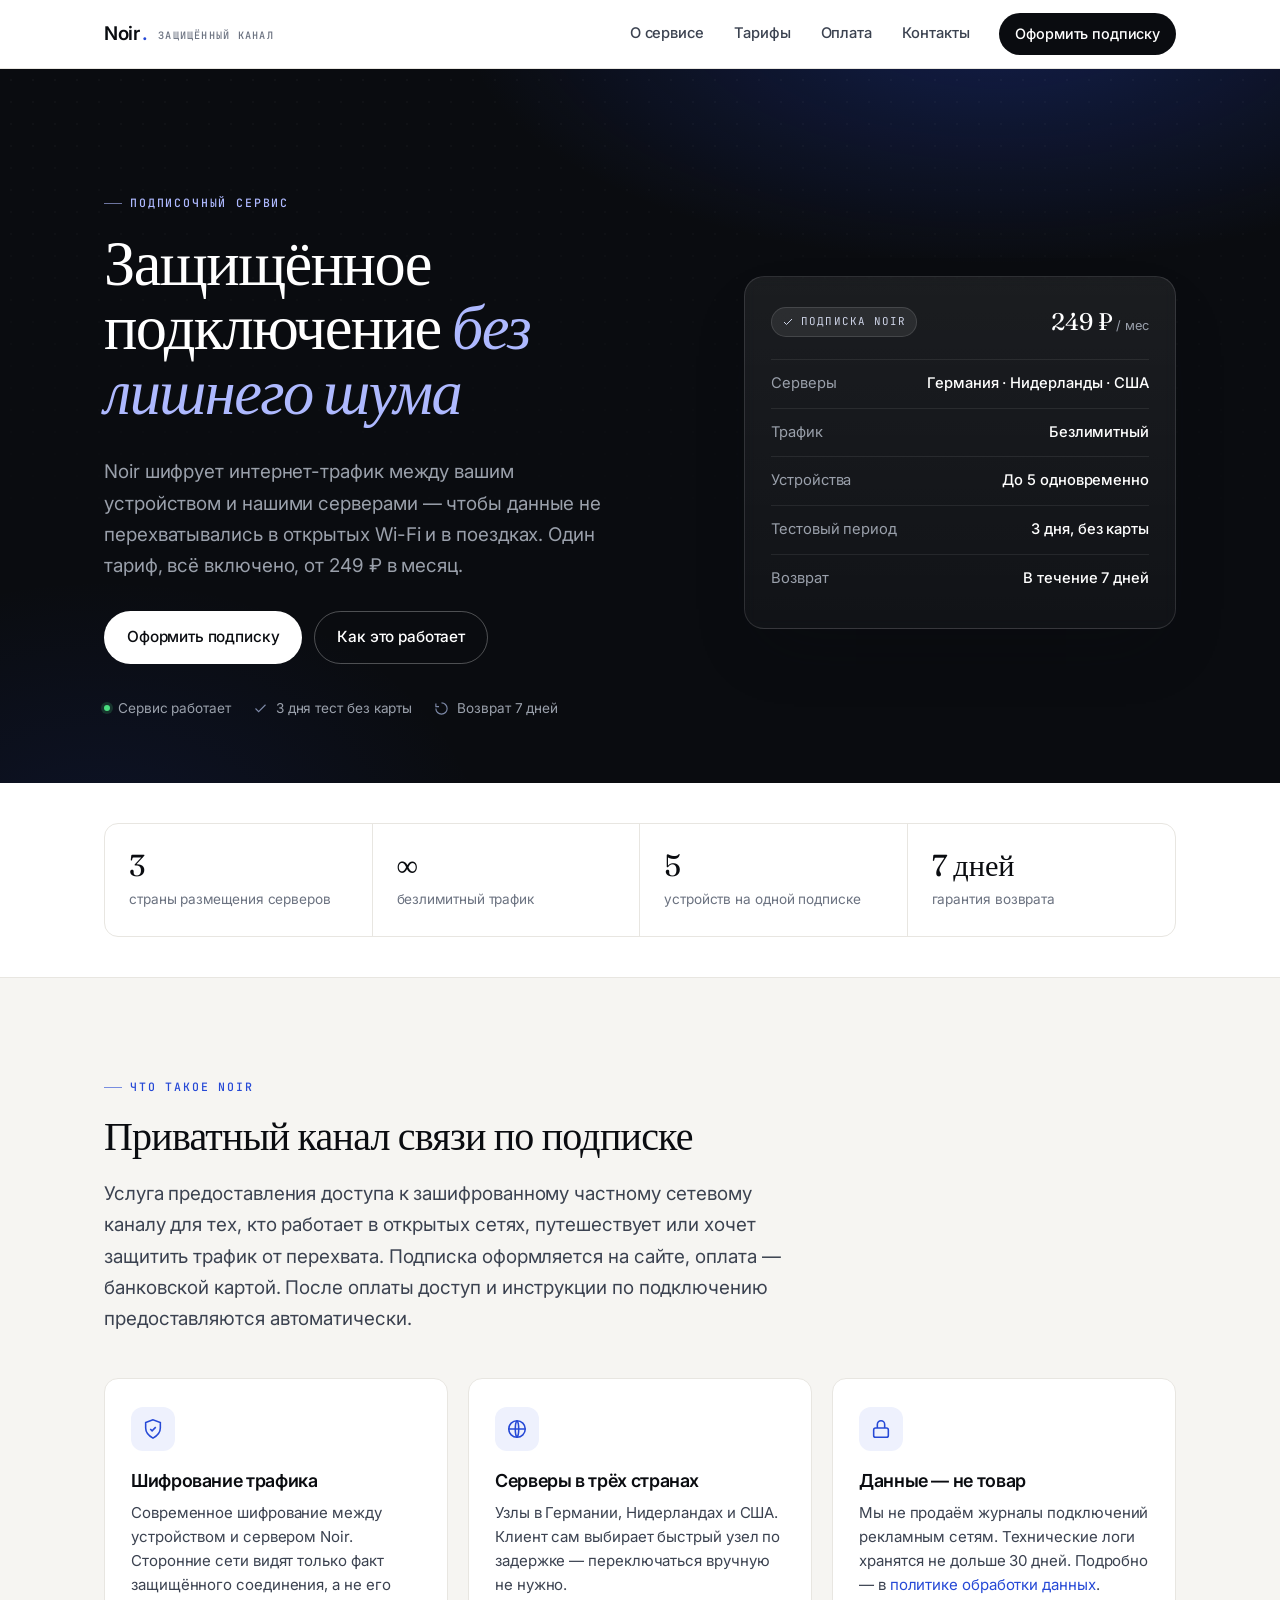
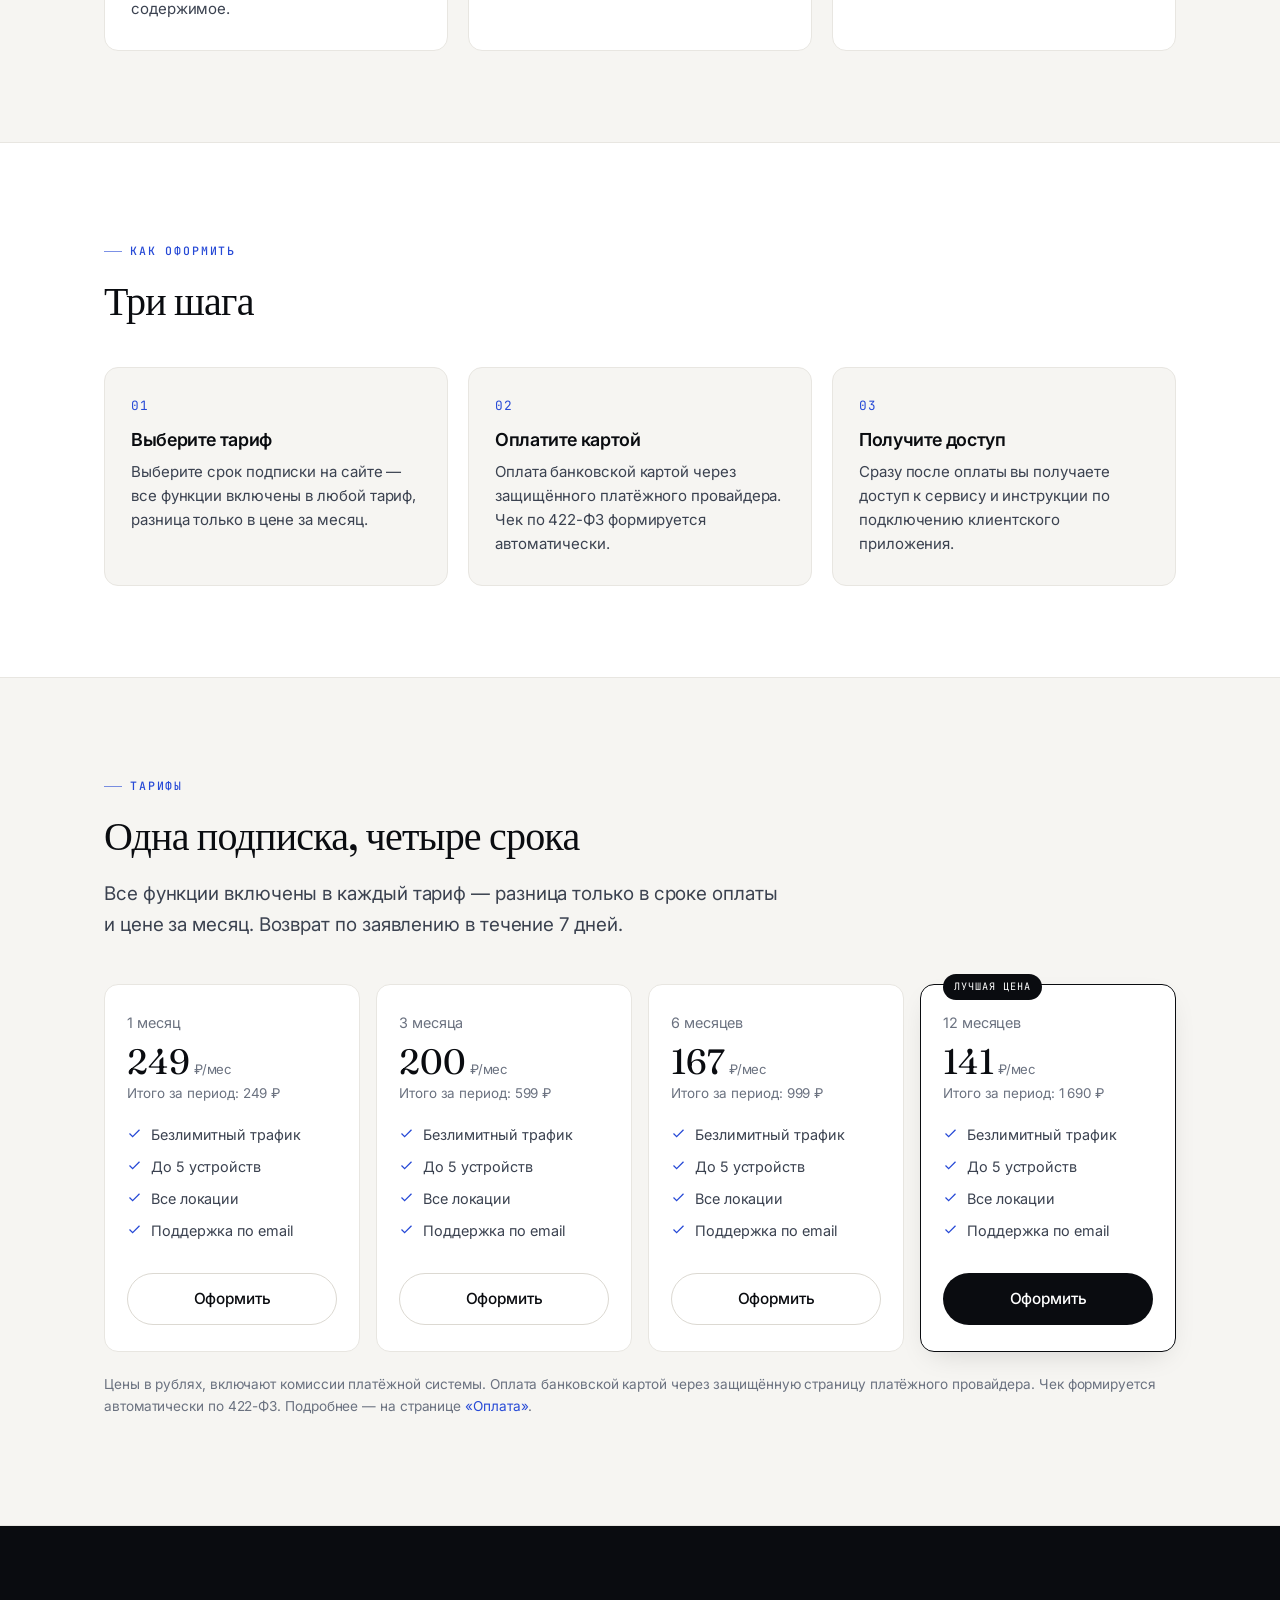
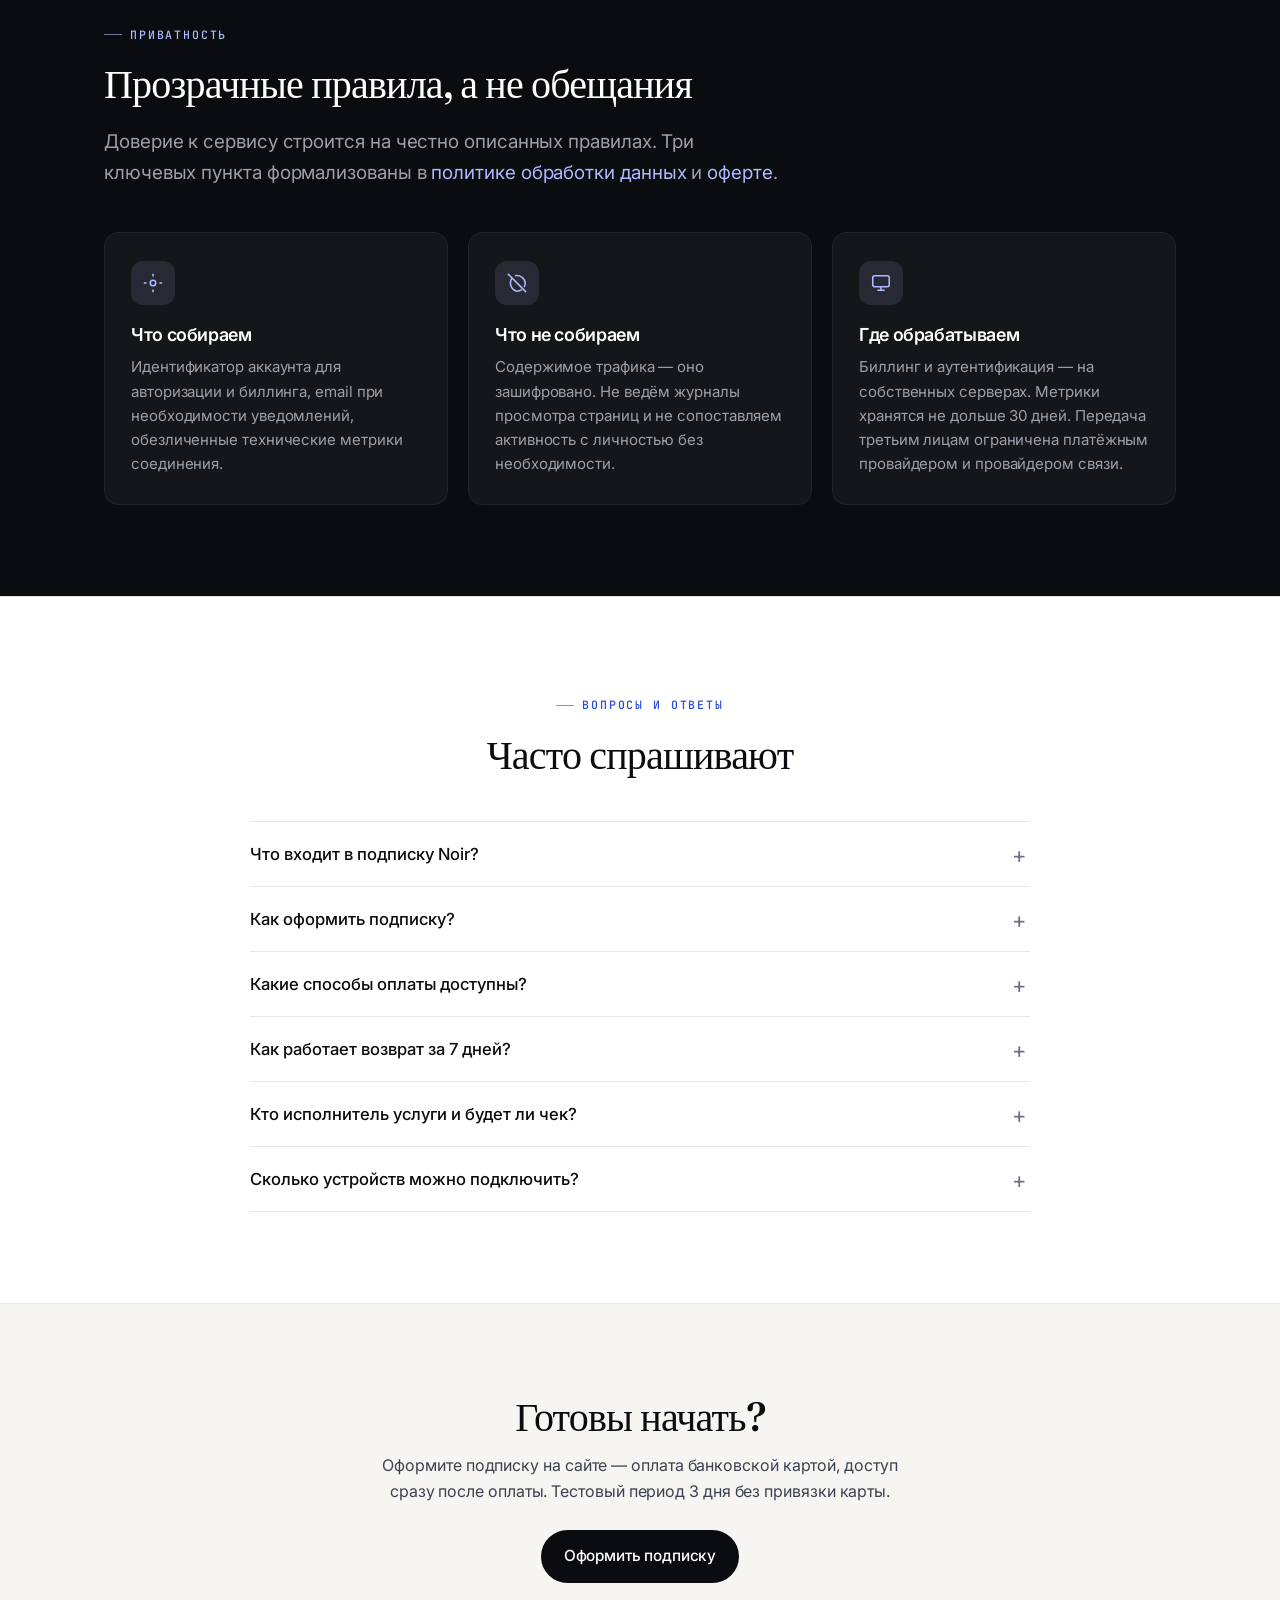
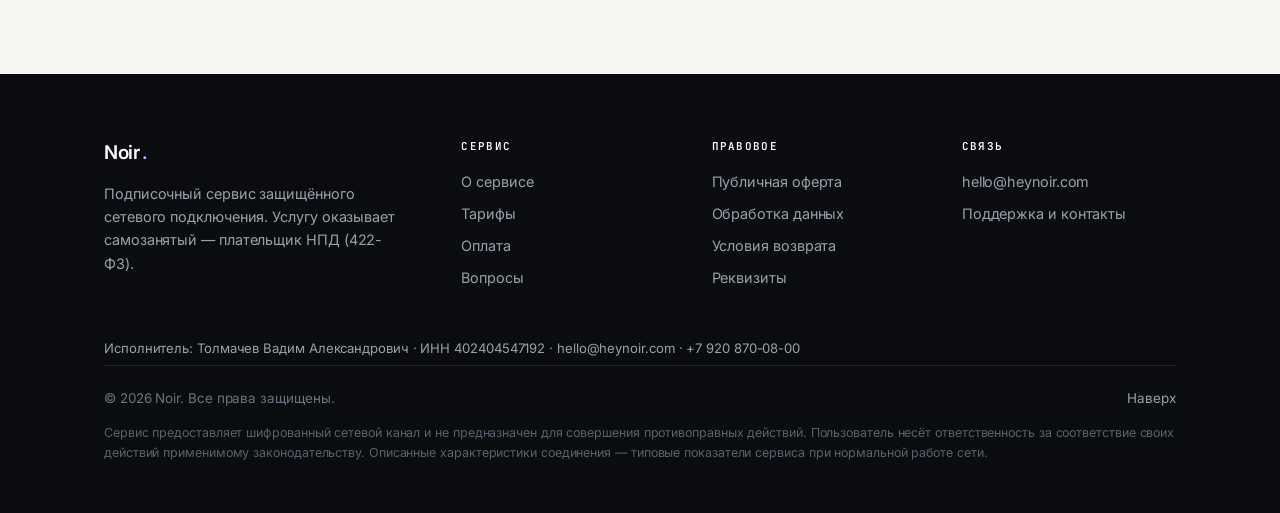
==== index.html @ b8f28ebe "Статические страницы heynoir.com" ====
<!doctype html>
<html lang="ru">
<head>
  <meta charset="utf-8">
  <meta name="viewport" content="width=device-width, initial-scale=1">
  <title>Noir — подписка на сервис защищённого подключения</title>
  <meta name="description" content="Подписка на сервис шифрования интернет-трафика и защищённого сетевого подключения для безопасной работы в открытых сетях. Серверы в трёх странах, до пяти устройств. Тестовый период 3 дня без оплаты.">

  <link rel="icon" href="/favicon.svg" type="image/svg+xml">
  <link rel="preconnect" href="https://fonts.googleapis.com">
  <link rel="preconnect" href="https://fonts.gstatic.com" crossorigin>
  <link rel="stylesheet" href="https://fonts.googleapis.com/css2?family=Fraunces:opsz,wght@9..144,400;9..144,500&family=Inter:wght@400;500;600&family=JetBrains+Mono:wght@500&display=swap">
  <link rel="stylesheet" href="/noir-corp.css">

  <meta property="og:type" content="website">
  <meta property="og:title" content="Noir — подписка на сервис защищённого подключения">
  <meta property="og:description" content="Шифрование интернет-трафика, серверы в Германии, Нидерландах и США. Тестовый период три дня без оплаты.">
  <meta property="og:url" content="https://heynoir.com/">
  <link rel="canonical" href="https://heynoir.com/">
</head>
<body id="top">

<!-- =============== Header =============== -->
<header class="header">
  <div class="wrap nav">
    <a class="brand" href="/">Noir<span class="dot">.</span><span class="brand-sub">защищённый канал</span></a>
    <nav class="nav-links" id="nav-links">
      <a href="#about">О сервисе</a>
      <a href="#pricing">Тарифы</a>
      <a href="/payment-info.html">Оплата</a>
      <a href="/contacts.html">Контакты</a>
      <a class="nav-cta" href="#pricing">Оформить подписку</a>
    </nav>
    <button class="burger" id="burger" aria-label="Меню" aria-expanded="false"><span></span><span></span><span></span></button>
  </div>
</header>

<!-- =============== Hero =============== -->
<section class="hero">
  <div class="wrap hero-grid">
    <div>
      <div class="eyebrow">Подписочный сервис</div>
      <h1>Защищённое подключение <span class="accent">без лишнего шума</span></h1>
      <p class="lead">Noir шифрует интернет-трафик между вашим устройством и нашими серверами — чтобы данные не перехватывались в открытых Wi-Fi и в поездках. Один тариф, всё включено, от 249 ₽ в месяц.</p>
      <div class="hero-cta">
        <a class="btn btn-light" href="#pricing">Оформить подписку</a>
        <a class="btn btn-ghost" href="#how">Как это работает</a>
      </div>
      <div class="hero-trust">
        <span><span class="dot"></span>Сервис работает</span>
        <span>
          <svg viewBox="0 0 24 24" fill="none" stroke="currentColor" stroke-width="1.8"><path d="M20 6 9 17l-5-5"/></svg>
          3 дня тест без карты
        </span>
        <span>
          <svg viewBox="0 0 24 24" fill="none" stroke="currentColor" stroke-width="1.8"><path d="M3 12a9 9 0 1 0 9-9"/><path d="M3 4v5h5"/></svg>
          Возврат 7 дней
        </span>
      </div>
    </div>

    <aside class="hero-card" aria-label="Сводка по подписке">
      <div class="card-top">
        <span class="pill"><svg viewBox="0 0 24 24" width="12" height="12" fill="none" stroke="currentColor" stroke-width="2"><path d="M20 6 9 17l-5-5"/></svg>Подписка Noir</span>
        <span class="price">249 ₽<small> / мес</small></span>
      </div>
      <dl>
        <dt>Серверы</dt><dd>Германия · Нидерланды · США</dd>
        <dt>Трафик</dt><dd>Безлимитный</dd>
        <dt>Устройства</dt><dd>До 5 одновременно</dd>
        <dt>Тестовый период</dt><dd>3 дня, без карты</dd>
        <dt>Возврат</dt><dd>В течение 7 дней</dd>
      </dl>
    </aside>
  </div>
</section>

<!-- =============== Stats strip =============== -->
<section class="section" style="padding-top: clamp(40px,3vw,64px); padding-bottom: clamp(40px,3vw,64px);">
  <div class="wrap">
    <div class="stats">
      <div class="stat"><div class="n">3</div><div class="l">страны размещения серверов</div></div>
      <div class="stat"><div class="n">∞</div><div class="l">безлимитный трафик</div></div>
      <div class="stat"><div class="n">5</div><div class="l">устройств на одной подписке</div></div>
      <div class="stat"><div class="n">7 дней</div><div class="l">гарантия возврата</div></div>
    </div>
  </div>
</section>

<!-- =============== About =============== -->
<section class="section soft" id="about">
  <div class="wrap">
    <div class="section-head">
      <div class="eyebrow">Что такое Noir</div>
      <h2>Приватный канал связи по подписке</h2>
      <p class="lead">Услуга предоставления доступа к зашифрованному частному сетевому каналу для тех, кто работает в открытых сетях, путешествует или хочет защитить трафик от перехвата. Подписка оформляется на сайте, оплата — банковской картой. После оплаты доступ и инструкции по подключению предоставляются автоматически.</p>
    </div>

    <div class="feat-grid">
      <div class="feat">
        <div class="ico"><svg viewBox="0 0 24 24" fill="none" stroke="currentColor" stroke-width="1.7"><path d="M12 2 4 5v6c0 5 3.4 8.5 8 11 4.6-2.5 8-6 8-11V5l-8-3z"/><path d="m9 12 2 2 4-4"/></svg></div>
        <h3>Шифрование трафика</h3>
        <p>Современное шифрование между устройством и сервером Noir. Сторонние сети видят только факт защищённого соединения, а не его содержимое.</p>
      </div>
      <div class="feat">
        <div class="ico"><svg viewBox="0 0 24 24" fill="none" stroke="currentColor" stroke-width="1.7"><circle cx="12" cy="12" r="9"/><path d="M3 12h18M12 3c2.5 2.7 2.5 15.3 0 18M12 3c-2.5 2.7-2.5 15.3 0 18"/></svg></div>
        <h3>Серверы в трёх странах</h3>
        <p>Узлы в Германии, Нидерландах и США. Клиент сам выбирает быстрый узел по задержке — переключаться вручную не нужно.</p>
      </div>
      <div class="feat">
        <div class="ico"><svg viewBox="0 0 24 24" fill="none" stroke="currentColor" stroke-width="1.7"><rect x="4" y="11" width="16" height="10" rx="2"/><path d="M8 11V7a4 4 0 0 1 8 0v4"/></svg></div>
        <h3>Данные — не товар</h3>
        <p>Мы не продаём журналы подключений рекламным сетям. Технические логи хранятся не дольше 30 дней. Подробно — в <a href="/privacy.html">политике обработки данных</a>.</p>
      </div>
    </div>
  </div>
</section>

<!-- =============== How it works =============== -->
<section class="section" id="how">
  <div class="wrap">
    <div class="section-head">
      <div class="eyebrow">Как оформить</div>
      <h2>Три шага</h2>
    </div>
    <div class="steps">
      <div class="step">
        <div class="num">01</div>
        <h3>Выберите тариф</h3>
        <p>Выберите срок подписки на сайте — все функции включены в любой тариф, разница только в цене за месяц.</p>
      </div>
      <div class="step">
        <div class="num">02</div>
        <h3>Оплатите картой</h3>
        <p>Оплата банковской картой через защищённого платёжного провайдера. Чек по 422-ФЗ формируется автоматически.</p>
      </div>
      <div class="step">
        <div class="num">03</div>
        <h3>Получите доступ</h3>
        <p>Сразу после оплаты вы получаете доступ к сервису и инструкции по подключению клиентского приложения.</p>
      </div>
    </div>
  </div>
</section>

<!-- =============== Pricing =============== -->
<section class="section soft" id="pricing">
  <div class="wrap">
    <div class="section-head">
      <div class="eyebrow">Тарифы</div>
      <h2>Одна подписка, четыре срока</h2>
      <p class="lead">Все функции включены в каждый тариф — разница только в сроке оплаты и цене за месяц. Возврат по заявлению в течение 7 дней.</p>
    </div>

    <div class="pricing-grid">
      <div class="tier">
        <div class="tier-name">1 месяц</div>
        <div class="tier-price">249<span class="per"> ₽/мес</span></div>
        <div class="tier-total">Итого за период: 249 ₽</div>
        <ul>
          <li><svg viewBox="0 0 24 24" fill="none" stroke="currentColor" stroke-width="2"><path d="M20 6 9 17l-5-5"/></svg>Безлимитный трафик</li>
          <li><svg viewBox="0 0 24 24" fill="none" stroke="currentColor" stroke-width="2"><path d="M20 6 9 17l-5-5"/></svg>До 5 устройств</li>
          <li><svg viewBox="0 0 24 24" fill="none" stroke="currentColor" stroke-width="2"><path d="M20 6 9 17l-5-5"/></svg>Все локации</li>
          <li><svg viewBox="0 0 24 24" fill="none" stroke="currentColor" stroke-width="2"><path d="M20 6 9 17l-5-5"/></svg>Поддержка по email</li>
        </ul>
        <a class="btn btn-secondary" href="/payment-info.html">Оформить</a>
      </div>

      <div class="tier">
        <div class="tier-name">3 месяца</div>
        <div class="tier-price">200<span class="per"> ₽/мес</span></div>
        <div class="tier-total">Итого за период: 599 ₽</div>
        <ul>
          <li><svg viewBox="0 0 24 24" fill="none" stroke="currentColor" stroke-width="2"><path d="M20 6 9 17l-5-5"/></svg>Безлимитный трафик</li>
          <li><svg viewBox="0 0 24 24" fill="none" stroke="currentColor" stroke-width="2"><path d="M20 6 9 17l-5-5"/></svg>До 5 устройств</li>
          <li><svg viewBox="0 0 24 24" fill="none" stroke="currentColor" stroke-width="2"><path d="M20 6 9 17l-5-5"/></svg>Все локации</li>
          <li><svg viewBox="0 0 24 24" fill="none" stroke="currentColor" stroke-width="2"><path d="M20 6 9 17l-5-5"/></svg>Поддержка по email</li>
        </ul>
        <a class="btn btn-secondary" href="/payment-info.html">Оформить</a>
      </div>

      <div class="tier">
        <div class="tier-name">6 месяцев</div>
        <div class="tier-price">167<span class="per"> ₽/мес</span></div>
        <div class="tier-total">Итого за период: 999 ₽</div>
        <ul>
          <li><svg viewBox="0 0 24 24" fill="none" stroke="currentColor" stroke-width="2"><path d="M20 6 9 17l-5-5"/></svg>Безлимитный трафик</li>
          <li><svg viewBox="0 0 24 24" fill="none" stroke="currentColor" stroke-width="2"><path d="M20 6 9 17l-5-5"/></svg>До 5 устройств</li>
          <li><svg viewBox="0 0 24 24" fill="none" stroke="currentColor" stroke-width="2"><path d="M20 6 9 17l-5-5"/></svg>Все локации</li>
          <li><svg viewBox="0 0 24 24" fill="none" stroke="currentColor" stroke-width="2"><path d="M20 6 9 17l-5-5"/></svg>Поддержка по email</li>
        </ul>
        <a class="btn btn-secondary" href="/payment-info.html">Оформить</a>
      </div>

      <div class="tier recommended">
        <span class="tier-badge">Лучшая цена</span>
        <div class="tier-name">12 месяцев</div>
        <div class="tier-price">141<span class="per"> ₽/мес</span></div>
        <div class="tier-total">Итого за период: 1 690 ₽</div>
        <ul>
          <li><svg viewBox="0 0 24 24" fill="none" stroke="currentColor" stroke-width="2"><path d="M20 6 9 17l-5-5"/></svg>Безлимитный трафик</li>
          <li><svg viewBox="0 0 24 24" fill="none" stroke="currentColor" stroke-width="2"><path d="M20 6 9 17l-5-5"/></svg>До 5 устройств</li>
          <li><svg viewBox="0 0 24 24" fill="none" stroke="currentColor" stroke-width="2"><path d="M20 6 9 17l-5-5"/></svg>Все локации</li>
          <li><svg viewBox="0 0 24 24" fill="none" stroke="currentColor" stroke-width="2"><path d="M20 6 9 17l-5-5"/></svg>Поддержка по email</li>
        </ul>
        <a class="btn btn-primary" href="/payment-info.html">Оформить</a>
      </div>
    </div>

    <p class="pay-note">Цены в рублях, включают комиссии платёжной системы. Оплата банковской картой через защищённую страницу платёжного провайдера. Чек формируется автоматически по 422-ФЗ. Подробнее — на странице <a href="/payment-info.html">«Оплата»</a>.</p>
  </div>
</section>

<!-- =============== Trust (dark) =============== -->
<section class="section dark">
  <div class="wrap">
    <div class="section-head">
      <div class="eyebrow">Приватность</div>
      <h2>Прозрачные правила, а не обещания</h2>
      <p class="lead" style="color:var(--on-dark-mut)">Доверие к сервису строится на честно описанных правилах. Три ключевых пункта формализованы в <a href="/privacy.html" style="color:#aeb9ff">политике обработки данных</a> и <a href="/offer.html" style="color:#aeb9ff">оферте</a>.</p>
    </div>
    <div class="feat-grid">
      <div class="feat">
        <div class="ico"><svg viewBox="0 0 24 24" fill="none" stroke="currentColor" stroke-width="1.7"><circle cx="12" cy="12" r="3"/><path d="M12 2v3M12 19v3M2 12h3M19 12h3"/></svg></div>
        <h3>Что собираем</h3>
        <p>Идентификатор аккаунта для авторизации и биллинга, email при необходимости уведомлений, обезличенные технические метрики соединения.</p>
      </div>
      <div class="feat">
        <div class="ico"><svg viewBox="0 0 24 24" fill="none" stroke="currentColor" stroke-width="1.7"><path d="M2 2l20 20"/><path d="M6.7 6.7A9 9 0 0 0 12 21a9 9 0 0 0 5.3-1.7"/><path d="M9.9 4.2A9 9 0 0 1 21 12a9 9 0 0 1-1.2 4.5"/></svg></div>
        <h3>Что не собираем</h3>
        <p>Содержимое трафика — оно зашифровано. Не ведём журналы просмотра страниц и не сопоставляем активность с личностью без необходимости.</p>
      </div>
      <div class="feat">
        <div class="ico"><svg viewBox="0 0 24 24" fill="none" stroke="currentColor" stroke-width="1.7"><rect x="3" y="4" width="18" height="12" rx="2"/><path d="M8 20h8M12 16v4"/></svg></div>
        <h3>Где обрабатываем</h3>
        <p>Биллинг и аутентификация — на собственных серверах. Метрики хранятся не дольше 30 дней. Передача третьим лицам ограничена платёжным провайдером и провайдером связи.</p>
      </div>
    </div>
  </div>
</section>

<!-- =============== FAQ =============== -->
<section class="section" id="faq">
  <div class="wrap">
    <div class="section-head center">
      <div class="eyebrow" style="justify-content:center">Вопросы и ответы</div>
      <h2>Часто спрашивают</h2>
    </div>
    <div class="faq">
      <div class="faq-item">
        <button class="faq-q">Что входит в подписку Noir?</button>
        <div class="faq-a">Доступ к серверам Noir в трёх странах (Германия, Нидерланды, США), безлимитный трафик, до пяти устройств одновременно, поддержка по электронной почте. Все функции включены в каждый из четырёх тарифов — разница только в сроке оплаты и цене за месяц.</div>
      </div>
      <div class="faq-item">
        <button class="faq-q">Как оформить подписку?</button>
        <div class="faq-a">Выберите срок и тариф на сайте и оплатите банковской картой через защищённую страницу платёжного провайдера. Доступ активируется автоматически в течение минуты после оплаты — вы сразу получаете данные для подключения и инструкции.</div>
      </div>
      <div class="faq-item">
        <button class="faq-q">Какие способы оплаты доступны?</button>
        <div class="faq-a">Банковские карты Visa, MasterCard и МИР, а также система быстрых платежей (СБП) — в зависимости от платёжного провайдера. Полный список и описание процедуры — на странице <a href="/payment-info.html">«Оплата»</a>.</div>
      </div>
      <div class="faq-item">
        <button class="faq-q">Как работает возврат за 7 дней?</button>
        <div class="faq-a">В течение 7 календарных дней с момента оплаты можно отказаться от подписки и получить возврат на ту же карту, при условии что не превышен лимит фактически использованного трафика. Подробнее — в разделе <a href="/refund.html">«Условия возврата»</a>.</div>
      </div>
      <div class="faq-item">
        <button class="faq-q">Кто исполнитель услуги и будет ли чек?</button>
        <div class="faq-a">Услугу оказывает самозанятый — плательщик налога на профессиональный доход (НПД, 422-ФЗ). По каждой оплате формируется чек в приложении «Мой налог». Полные реквизиты — на странице <a href="/contacts.html">«Контакты»</a>.</div>
      </div>
      <div class="faq-item">
        <button class="faq-q">Сколько устройств можно подключить?</button>
        <div class="faq-a">До пяти устройств одновременно по одной подписке. Поддерживаются Windows, macOS, iOS, Android, Linux. Данные для подключения предоставляются после оплаты — вы добавляете их в приложение-клиент.</div>
      </div>
    </div>
  </div>
</section>

<!-- =============== CTA band =============== -->
<section class="section soft cta-band">
  <div class="wrap">
    <h2>Готовы начать?</h2>
    <p>Оформите подписку на сайте — оплата банковской картой, доступ сразу после оплаты. Тестовый период 3 дня без привязки карты.</p>
    <a class="btn btn-primary" href="#pricing">Оформить подписку</a>
  </div>
</section>

<!-- =============== Footer =============== -->
<footer class="footer">
  <div class="wrap">
    <div class="foot-grid">
      <div class="foot-brand">
        <a class="brand" href="/">Noir<span class="dot" style="color:#aeb9ff">.</span></a>
        <p>Подписочный сервис защищённого сетевого подключения. Услугу оказывает самозанятый — плательщик НПД (422-ФЗ).</p>
      </div>
      <div class="foot-col">
        <h4>Сервис</h4>
        <a href="#about">О сервисе</a>
        <a href="#pricing">Тарифы</a>
        <a href="/payment-info.html">Оплата</a>
        <a href="#faq">Вопросы</a>
      </div>
      <div class="foot-col">
        <h4>Правовое</h4>
        <a href="/offer.html">Публичная оферта</a>
        <a href="/privacy.html">Обработка данных</a>
        <a href="/refund.html">Условия возврата</a>
        <a href="/contacts.html">Реквизиты</a>
      </div>
      <div class="foot-col">
        <h4>Связь</h4>
        <a href="mailto:hello@heynoir.com">hello@heynoir.com</a>
        <a href="/contacts.html">Поддержка и контакты</a>
      </div>
    </div>
    <p class="foot-req">Исполнитель: Толмачев Вадим Александрович · ИНН 402404547192 · <a href="mailto:hello@heynoir.com">hello@heynoir.com</a> · <a href="tel:+79208700800">+7 920 870-08-00</a></p>
      <div class="foot-bottom">
      <span>© 2026 Noir. Все права защищены.</span>
      <a href="#top">Наверх</a>
    </div>
    <p class="foot-disc">Сервис предоставляет шифрованный сетевой канал и не предназначен для совершения противоправных действий. Пользователь несёт ответственность за соответствие своих действий применимому законодательству. Описанные характеристики соединения — типовые показатели сервиса при нормальной работе сети.</p>
  </div>
</footer>

<script src="/noir-corp.js" defer></script>
</body>
</html>
---- noir-corp.css ----
/* =========================================================================
   Noir — Corporate / merchant site
   Премиум-fintech эстетика: near-black ink, тёплая бумага, один глубокий
   акцент, editorial-заголовки (Fraunces). Без anti-censorship лексики.
   ========================================================================= */

:root {
  --bg:        #ffffff;
  --paper:     #f6f5f2;   /* тёплый off-white для секций */
  --paper-2:   #efede8;
  --ink:       #0a0c10;   /* near-black */
  --ink-2:     #14171d;
  --ink-soft:  #3b4250;
  --muted:     #6b7280;
  --line:      #e8e6e1;
  --line-2:    #dcd9d2;
  --line-dark: #20242c;
  --accent:    #2649d6;   /* глубокий синий — доверие, не «кричащий» */
  --accent-ink:#1a36a8;
  --accent-soft:#eef1fd;
  --on-dark:   #e9eaec;
  --on-dark-mut:#9aa0ab;
  --gold:      #c2a25a;   /* микро-акцент премиум, очень дозированно */
  --radius:    14px;
  --radius-lg: 20px;
  --radius-sm: 9px;
  --shadow-sm: 0 1px 2px rgba(10,12,16,.05);
  --shadow:    0 10px 30px -12px rgba(10,12,16,.18);
  --shadow-lg: 0 30px 60px -20px rgba(10,12,16,.30);
  --max: 1120px;
  --sans: "Inter", -apple-system, BlinkMacSystemFont, "Segoe UI", Roboto, Arial, sans-serif;
  --serif: "Fraunces", Georgia, "Times New Roman", serif;
  --mono: "JetBrains Mono", ui-monospace, "SF Mono", Consolas, monospace;
}

* { box-sizing: border-box; }
html { scroll-behavior: smooth; }
body {
  margin: 0;
  background: var(--bg);
  color: var(--ink);
  font-family: var(--sans);
  font-size: 16px;
  line-height: 1.6;
  letter-spacing: -0.005em;
  -webkit-font-smoothing: antialiased;
  -moz-osx-font-smoothing: grayscale;
}
img, svg { display: block; max-width: 100%; }
a { color: var(--accent); text-decoration: none; }
a:hover { color: var(--accent-ink); }

.wrap { width: 100%; max-width: var(--max); margin: 0 auto; padding: 0 24px; }

/* ============================ Typography ============================ */
h1, h2, h3, h4 { margin: 0 0 .5em; color: var(--ink); font-weight: 600; letter-spacing: -0.02em; }
h1 {
  font-family: var(--serif);
  font-weight: 500;
  font-size: clamp(2.4rem, 1.4rem + 3.6vw, 3.9rem);
  line-height: 1.04;
  letter-spacing: -0.025em;
}
h2 {
  font-family: var(--serif);
  font-weight: 500;
  font-size: clamp(1.7rem, 1.2rem + 1.9vw, 2.5rem);
  line-height: 1.1;
  letter-spacing: -0.02em;
}
h3 { font-size: 1.12rem; line-height: 1.35; }
h4 { font-size: 1rem; }
p { margin: 0 0 1rem; color: var(--ink-soft); }
p.lead { font-size: clamp(1.02rem, .96rem + .4vw, 1.18rem); color: var(--ink-soft); line-height: 1.65; }
strong { color: var(--ink); font-weight: 600; }

.eyebrow {
  display: inline-flex; align-items: center; gap: 8px;
  font-family: var(--mono);
  font-size: .72rem; font-weight: 500;
  text-transform: uppercase; letter-spacing: .16em;
  color: var(--accent);
  margin-bottom: 18px;
}
.eyebrow::before {
  content: ""; width: 18px; height: 1px; background: var(--accent); opacity: .6;
}

/* ============================ Header ============================ */
.header {
  position: sticky; top: 0; z-index: 60;
  background: rgba(255,255,255,.8);
  backdrop-filter: saturate(180%) blur(12px);
  border-bottom: 1px solid var(--line);
}
.nav { display: flex; align-items: center; justify-content: space-between; height: 68px; }
.brand { display: inline-flex; align-items: baseline; gap: 2px; font-size: 1.18rem; font-weight: 600; color: var(--ink); letter-spacing: -0.02em; }
.brand:hover { color: var(--ink); }
.brand .dot { color: var(--accent); }
.brand-sub { font-family: var(--mono); font-size: .64rem; font-weight: 500; text-transform: uppercase; letter-spacing: .12em; color: var(--muted); margin-left: 9px; transform: translateY(-1px); }
.nav-links { display: flex; align-items: center; gap: 30px; }
.nav-links > a { color: var(--ink-soft); font-size: .92rem; font-weight: 500; transition: color .15s; }
.nav-links > a:hover { color: var(--ink); }

/* CTA в шапке — высокая специфичность, чтобы текст всегда был виден (фикс бага) */
.nav-links a.nav-cta,
a.nav-cta {
  display: inline-flex; align-items: center; gap: 7px;
  background: var(--ink); color: #fff;
  padding: 9px 16px; border-radius: 999px;
  font-size: .9rem; font-weight: 500; letter-spacing: -0.01em;
  transition: background .15s, transform .15s;
}
.nav-links a.nav-cta:hover,
a.nav-cta:hover { background: var(--accent); color: #fff; transform: translateY(-1px); }
.nav-cta svg { width: 15px; height: 15px; }

.burger { display: none; background: none; border: 0; padding: 10px; cursor: pointer; }
.burger span { display: block; width: 22px; height: 2px; background: var(--ink); margin: 4px 0; border-radius: 2px; transition: .2s; }

/* ============================ Buttons ============================ */
.btn {
  display: inline-flex; align-items: center; justify-content: center; gap: 8px;
  padding: 13px 22px; border-radius: 999px;
  font-size: .96rem; font-weight: 500; letter-spacing: -0.01em;
  border: 1px solid transparent; cursor: pointer;
  transition: background .15s, color .15s, border-color .15s, transform .15s;
}
.btn svg { width: 17px; height: 17px; }
.btn-primary { background: var(--ink); color: #fff; }
.btn-primary:hover { background: var(--accent); color: #fff; transform: translateY(-1px); }
.btn-secondary { background: #fff; color: var(--ink); border-color: var(--line-2); }
.btn-secondary:hover { background: var(--paper); color: var(--ink); border-color: var(--ink); }
.btn-light { background: #fff; color: var(--ink); }
.btn-light:hover { background: var(--paper); color: var(--ink); transform: translateY(-1px); }
.btn-ghost { background: transparent; color: #fff; border-color: rgba(255,255,255,.28); }
.btn-ghost:hover { background: rgba(255,255,255,.08); color: #fff; border-color: rgba(255,255,255,.5); }

/* ============================ Sections ============================ */
.section { padding: clamp(64px, 4vw + 40px, 112px) 0; }
.section + .section { border-top: 1px solid var(--line); }
.section.soft { background: var(--paper); }
.section-head { max-width: 680px; margin-bottom: 44px; }
.section-head.center { margin-left: auto; margin-right: auto; text-align: center; }

/* ============================ Hero (dark, premium) ============================ */
.hero {
  position: relative; overflow: hidden;
  background: var(--ink);
  color: var(--on-dark);
  padding: clamp(72px, 6vw + 40px, 128px) 0 clamp(64px, 5vw, 104px);
}
.hero::before { /* мягкое холодное свечение */
  content: ""; position: absolute; inset: 0;
  background:
    radial-gradient(900px 420px at 78% -8%, rgba(38,73,214,.30), transparent 60%),
    radial-gradient(700px 500px at 8% 110%, rgba(38,73,214,.12), transparent 55%);
  pointer-events: none;
}
.hero::after { /* тонкая сетка-текстура */
  content: ""; position: absolute; inset: 0;
  background-image: radial-gradient(rgba(255,255,255,.05) 1px, transparent 1px);
  background-size: 22px 22px;
  mask-image: linear-gradient(180deg, #000, transparent 70%);
  pointer-events: none; opacity: .6;
}
.hero .wrap { position: relative; z-index: 1; }
.hero-grid { display: grid; grid-template-columns: 1.15fr .85fr; gap: 56px; align-items: center; }
.hero .eyebrow { color: #aeb9ff; }
.hero .eyebrow::before { background: #aeb9ff; }
.hero h1 { color: #fff; }
.hero h1 .accent { color: #aeb9ff; font-style: italic; }
.hero p.lead { color: var(--on-dark-mut); max-width: 520px; margin: 22px 0 30px; }
.hero-cta { display: flex; flex-wrap: wrap; gap: 12px; }
.hero-trust { display: flex; flex-wrap: wrap; gap: 10px 22px; margin-top: 34px; font-size: .85rem; color: var(--on-dark-mut); }
.hero-trust span { display: inline-flex; align-items: center; gap: 8px; }
.hero-trust .dot { width: 6px; height: 6px; border-radius: 50%; background: #4ade80; box-shadow: 0 0 0 3px rgba(74,222,128,.18); }
.hero-trust svg { width: 15px; height: 15px; color: #7e8aa8; }

/* Hero card */
.hero-card {
  background: linear-gradient(180deg, rgba(255,255,255,.07), rgba(255,255,255,.03));
  border: 1px solid rgba(255,255,255,.12);
  border-radius: var(--radius-lg);
  padding: 26px;
  backdrop-filter: blur(6px);
  box-shadow: var(--shadow-lg);
}
.hero-card .card-top { display: flex; align-items: center; justify-content: space-between; margin-bottom: 18px; }
.hero-card .pill { display: inline-flex; align-items: center; gap: 7px; font-family: var(--mono); font-size: .68rem; text-transform: uppercase; letter-spacing: .1em; color: #cdd3e6; background: rgba(255,255,255,.08); border: 1px solid rgba(255,255,255,.12); padding: 5px 10px; border-radius: 999px; }
.hero-card .price { color: #fff; font-family: var(--serif); font-size: 1.5rem; }
.hero-card .price small { font-family: var(--sans); font-size: .8rem; color: var(--on-dark-mut); font-weight: 400; }
.hero-card dl { margin: 0; display: grid; grid-template-columns: 1fr auto; gap: 0; }
.hero-card dt, .hero-card dd { padding: 12px 0; border-top: 1px solid rgba(255,255,255,.08); font-size: .92rem; }
.hero-card dt { color: var(--on-dark-mut); }
.hero-card dd { margin: 0; color: #fff; font-weight: 500; text-align: right; }

/* ============================ Stat strip ============================ */
.stats { display: grid; grid-template-columns: repeat(4, 1fr); gap: 0; border: 1px solid var(--line); border-radius: var(--radius); overflow: hidden; background: #fff; }
.stat { padding: 26px 24px; border-right: 1px solid var(--line); }
.stat:last-child { border-right: 0; }
.stat .n { font-family: var(--serif); font-size: 1.9rem; line-height: 1; color: var(--ink); }
.stat .l { margin-top: 8px; font-size: .85rem; color: var(--muted); }

/* ============================ Feature grid ============================ */
.feat-grid { display: grid; grid-template-columns: repeat(3, 1fr); gap: 20px; }
.feat {
  background: #fff; border: 1px solid var(--line); border-radius: var(--radius);
  padding: 28px 26px; transition: transform .18s, box-shadow .18s, border-color .18s;
}
.feat:hover { transform: translateY(-3px); box-shadow: var(--shadow); border-color: var(--line-2); }
.feat .ico { width: 44px; height: 44px; border-radius: 12px; background: var(--accent-soft); color: var(--accent); display: inline-flex; align-items: center; justify-content: center; margin-bottom: 18px; }
.feat .ico svg { width: 22px; height: 22px; }
.feat h3 { margin-bottom: 8px; }
.feat p { margin: 0; font-size: .94rem; }

/* ============================ Steps ============================ */
.steps { display: grid; grid-template-columns: repeat(3, 1fr); gap: 20px; counter-reset: s; }
.step { position: relative; padding: 28px 26px; border: 1px solid var(--line); border-radius: var(--radius); background: var(--paper); }
.step .num { font-family: var(--mono); font-size: .8rem; color: var(--accent); letter-spacing: .1em; }
.step h3 { margin: 12px 0 8px; }
.step p { margin: 0; font-size: .94rem; }

/* ============================ Pricing ============================ */
.pricing-grid { display: grid; grid-template-columns: repeat(4, 1fr); gap: 16px; }
.tier { display: flex; flex-direction: column; background: #fff; border: 1px solid var(--line); border-radius: var(--radius); padding: 26px 22px; transition: transform .18s, box-shadow .18s; }
.tier:hover { transform: translateY(-3px); box-shadow: var(--shadow); }
.tier.recommended { border-color: var(--ink); box-shadow: var(--shadow); position: relative; }
.tier-badge { position: absolute; top: -11px; left: 22px; background: var(--ink); color: #fff; font-family: var(--mono); font-size: .64rem; text-transform: uppercase; letter-spacing: .1em; padding: 5px 11px; border-radius: 999px; }
.tier-name { font-size: .9rem; color: var(--muted); }
.tier-price { font-family: var(--serif); font-size: 2.2rem; line-height: 1; margin: 10px 0 4px; color: var(--ink); }
.tier-price .per { font-family: var(--sans); font-size: .82rem; color: var(--muted); font-weight: 400; }
.tier-total { font-size: .84rem; color: var(--muted); margin-bottom: 18px; }
.tier ul { list-style: none; margin: 0 0 22px; padding: 0; flex: 1; }
.tier li { position: relative; padding-left: 24px; margin-bottom: 9px; font-size: .9rem; color: var(--ink-soft); }
.tier li svg { position: absolute; left: 0; top: 3px; width: 15px; height: 15px; color: var(--accent); }
.pay-note { margin-top: 22px; font-size: .85rem; color: var(--muted); }

/* ============================ Dark trust section ============================ */
.section.dark { background: var(--ink); color: var(--on-dark); }
.section.dark .eyebrow { color: #aeb9ff; }
.section.dark .eyebrow::before { background: #aeb9ff; }
.section.dark h2 { color: #fff; }
.section.dark p { color: var(--on-dark-mut); }
.section.dark .feat { background: rgba(255,255,255,.04); border-color: var(--line-dark); }
.section.dark .feat:hover { border-color: rgba(255,255,255,.2); box-shadow: none; }
.section.dark .feat h3 { color: #fff; }
.section.dark .feat p { color: var(--on-dark-mut); }
.section.dark .feat .ico { background: rgba(174,185,255,.12); color: #aeb9ff; }

/* ============================ FAQ ============================ */
.faq { max-width: 780px; margin: 0 auto; border-top: 1px solid var(--line); }
.faq-item { border-bottom: 1px solid var(--line); }
.faq-q { width: 100%; text-align: left; background: none; border: 0; cursor: pointer; padding: 22px 40px 22px 0; font-size: 1.04rem; font-weight: 500; color: var(--ink); position: relative; font-family: var(--sans); }
.faq-q::after { content: "+"; position: absolute; right: 4px; top: 50%; transform: translateY(-50%); font-size: 1.4rem; color: var(--muted); font-weight: 400; }
.faq-q[aria-expanded="true"]::after { content: "–"; color: var(--accent); }
.faq-a { display: none; padding: 0 0 22px; color: var(--ink-soft); font-size: .98rem; }
.faq-item.open .faq-a { display: block; }

/* ============================ CTA band ============================ */
.cta-band { text-align: center; }
.cta-band h2 { margin-bottom: 14px; }
.cta-band p { max-width: 560px; margin: 0 auto 26px; }

/* ============================ Footer ============================ */
.footer { background: var(--ink); color: var(--on-dark-mut); padding: 64px 0 34px; }
.footer a { color: var(--on-dark-mut); }
.footer a:hover { color: #fff; }
.foot-grid { display: grid; grid-template-columns: 1.5fr 1fr 1fr 1fr; gap: 36px; margin-bottom: 40px; }
.footer h4 { color: #fff; font-family: var(--mono); font-size: .68rem; text-transform: uppercase; letter-spacing: .12em; margin-bottom: 14px; }
.foot-col a { display: block; margin-bottom: 9px; font-size: .9rem; }
.foot-brand .brand { color: #fff; }
.foot-brand p { color: var(--on-dark-mut); font-size: .9rem; max-width: 300px; margin-top: 14px; }
.foot-req { color: var(--on-dark-mut); font-size: .82rem; line-height: 1.6; margin: 0 0 6px; }
.foot-bottom { border-top: 1px solid var(--line-dark); padding-top: 22px; display: flex; justify-content: space-between; flex-wrap: wrap; gap: 12px; font-size: .84rem; color: #6b7280; }
.foot-disc { margin-top: 14px; font-size: .78rem; color: #5b616c; line-height: 1.6; }

/* ============================ Doc / legal pages ============================ */
.doc { padding: clamp(48px, 4vw, 80px) 0 clamp(64px, 5vw, 96px); }
.doc .wrap { max-width: 820px; }
.doc-meta { font-family: var(--mono); font-size: .78rem; color: var(--muted); margin-bottom: 18px; letter-spacing: .02em; }
.doc h1 { font-size: clamp(1.9rem, 1.4rem + 1.6vw, 2.6rem); margin-bottom: .4em; }
.doc h2 { font-family: var(--sans); font-weight: 600; font-size: 1.3rem; letter-spacing: -0.01em; margin: 40px 0 12px; padding-top: 6px; }
.doc h3 { font-size: 1.05rem; margin: 24px 0 8px; }
.doc p, .doc li { font-size: .98rem; line-height: 1.72; color: var(--ink-soft); }
.doc strong { color: var(--ink); }
.doc section + section { margin-top: 8px; }

.toc { background: var(--paper); border: 1px solid var(--line); border-radius: var(--radius); padding: 22px 26px; margin: 26px 0 36px; }
.toc h4 { margin: 0 0 10px; font-family: var(--mono); font-size: .7rem; text-transform: uppercase; letter-spacing: .1em; color: var(--muted); }
.toc ol { margin: 0; padding-left: 1.3em; columns: 2; column-gap: 32px; }
.toc li { margin-bottom: 6px; font-size: .9rem; }
.toc a { color: var(--ink-soft); }
.toc a:hover { color: var(--accent); }

.kv-table { width: 100%; border-collapse: collapse; margin: 18px 0; background: #fff; border: 1px solid var(--line); border-radius: var(--radius); overflow: hidden; font-size: .94rem; }
.kv-table th, .kv-table td { padding: 13px 16px; text-align: left; vertical-align: top; border-bottom: 1px solid var(--line); }
.kv-table th { background: var(--paper); font-weight: 500; color: var(--muted); width: 34%; }
.kv-table tr:last-child th, .kv-table tr:last-child td { border-bottom: 0; }

.doc table:not(.kv-table) { width: 100%; border-collapse: collapse; margin: 16px 0; font-size: .92rem; }
.doc table:not(.kv-table) th, .doc table:not(.kv-table) td { border: 1px solid var(--line); padding: 10px 14px; text-align: left; vertical-align: top; }
.doc table:not(.kv-table) th { background: var(--paper); font-weight: 600; }

/* ============================ Responsive ============================ */
@media (max-width: 920px) {
  .hero-grid { grid-template-columns: 1fr; gap: 40px; }
  .hero-card { max-width: 460px; }
  .feat-grid, .steps { grid-template-columns: 1fr; }
  .stats { grid-template-columns: 1fr 1fr; }
  .stat:nth-child(2) { border-right: 0; }
  .stat:nth-child(1), .stat:nth-child(2) { border-bottom: 1px solid var(--line); }
  .pricing-grid { grid-template-columns: 1fr 1fr; }
  .foot-grid { grid-template-columns: 1fr 1fr; }
  .toc ol { columns: 1; }
  .nav-links { position: absolute; top: 68px; left: 0; right: 0; flex-direction: column; align-items: flex-start; gap: 18px; background: #fff; border-bottom: 1px solid var(--line); padding: 22px 24px; display: none; }
  .nav-links.open { display: flex; }
  .burger { display: block; }
}
@media (max-width: 560px) {
  .stats { grid-template-columns: 1fr; }
  .stat { border-right: 0; border-bottom: 1px solid var(--line); }
  .stat:last-child { border-bottom: 0; }
  .pricing-grid { grid-template-columns: 1fr; }
  .foot-grid { grid-template-columns: 1fr; gap: 28px; }
}
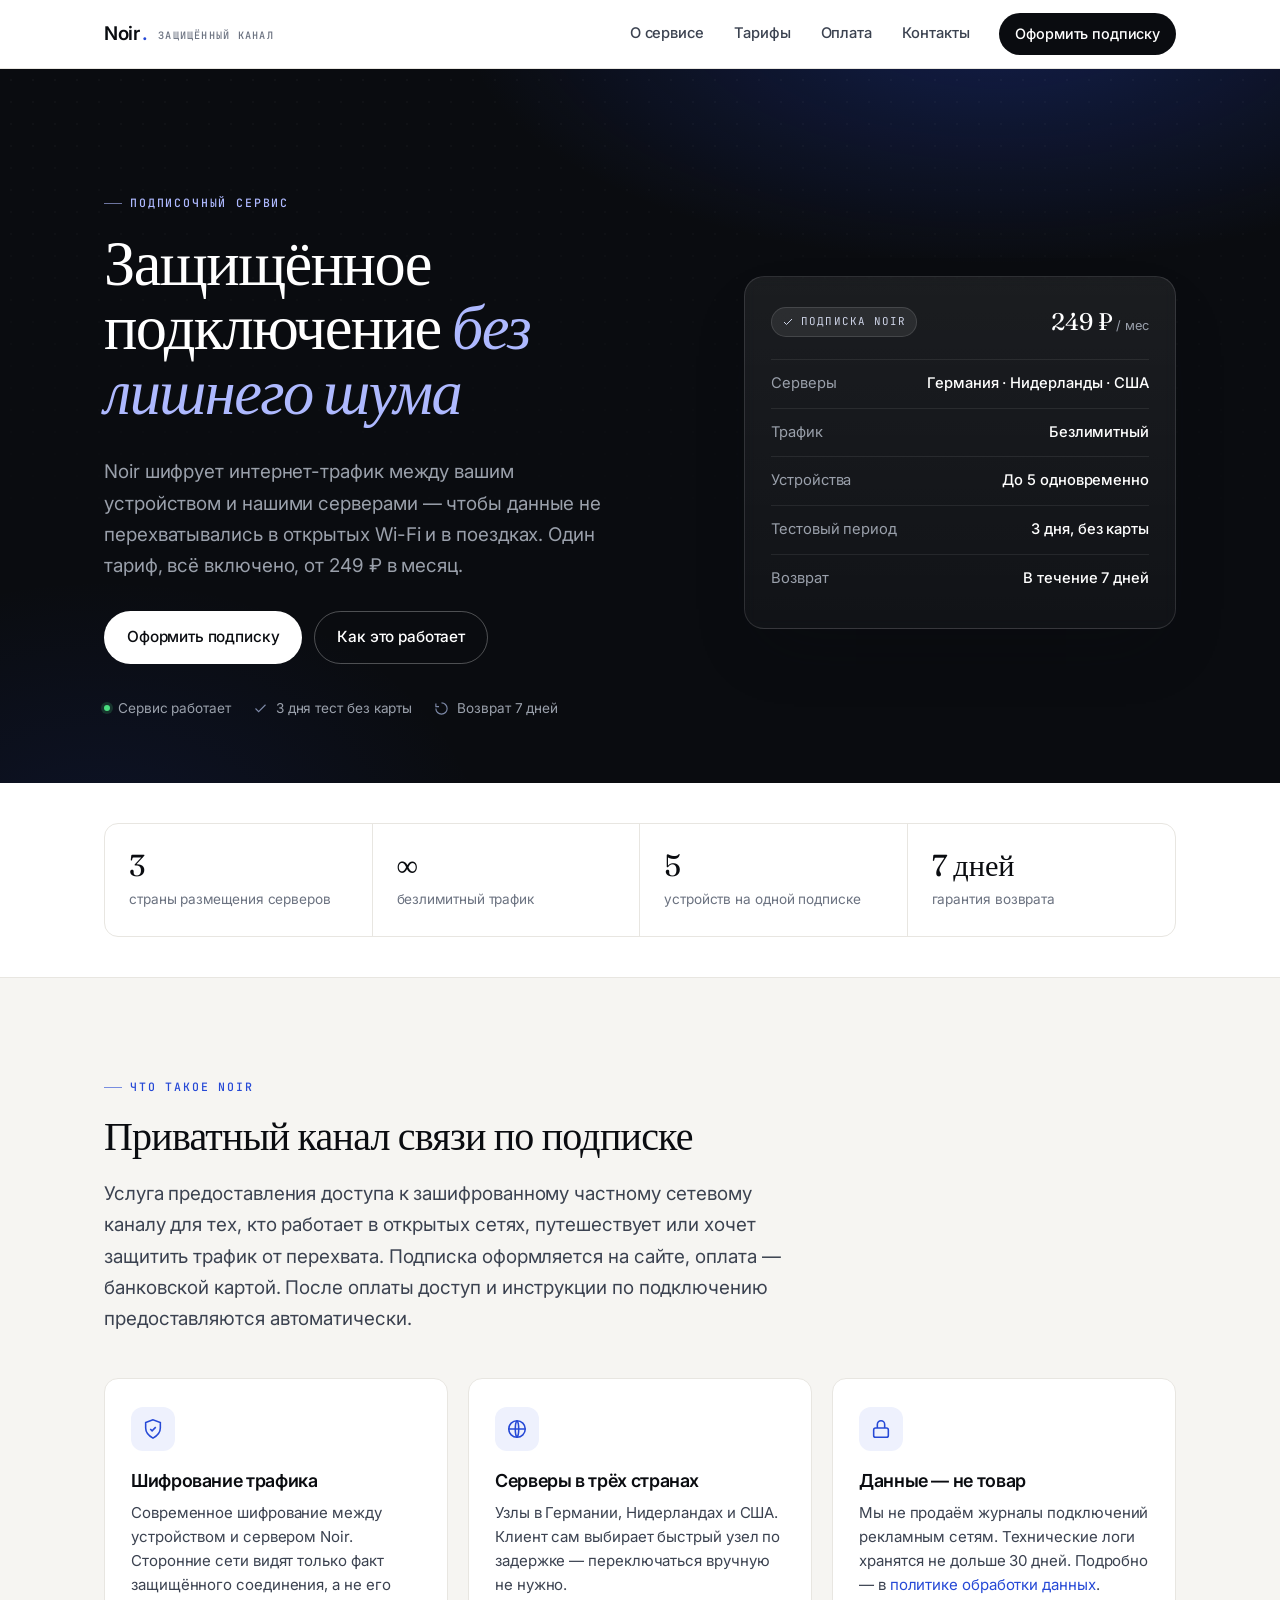
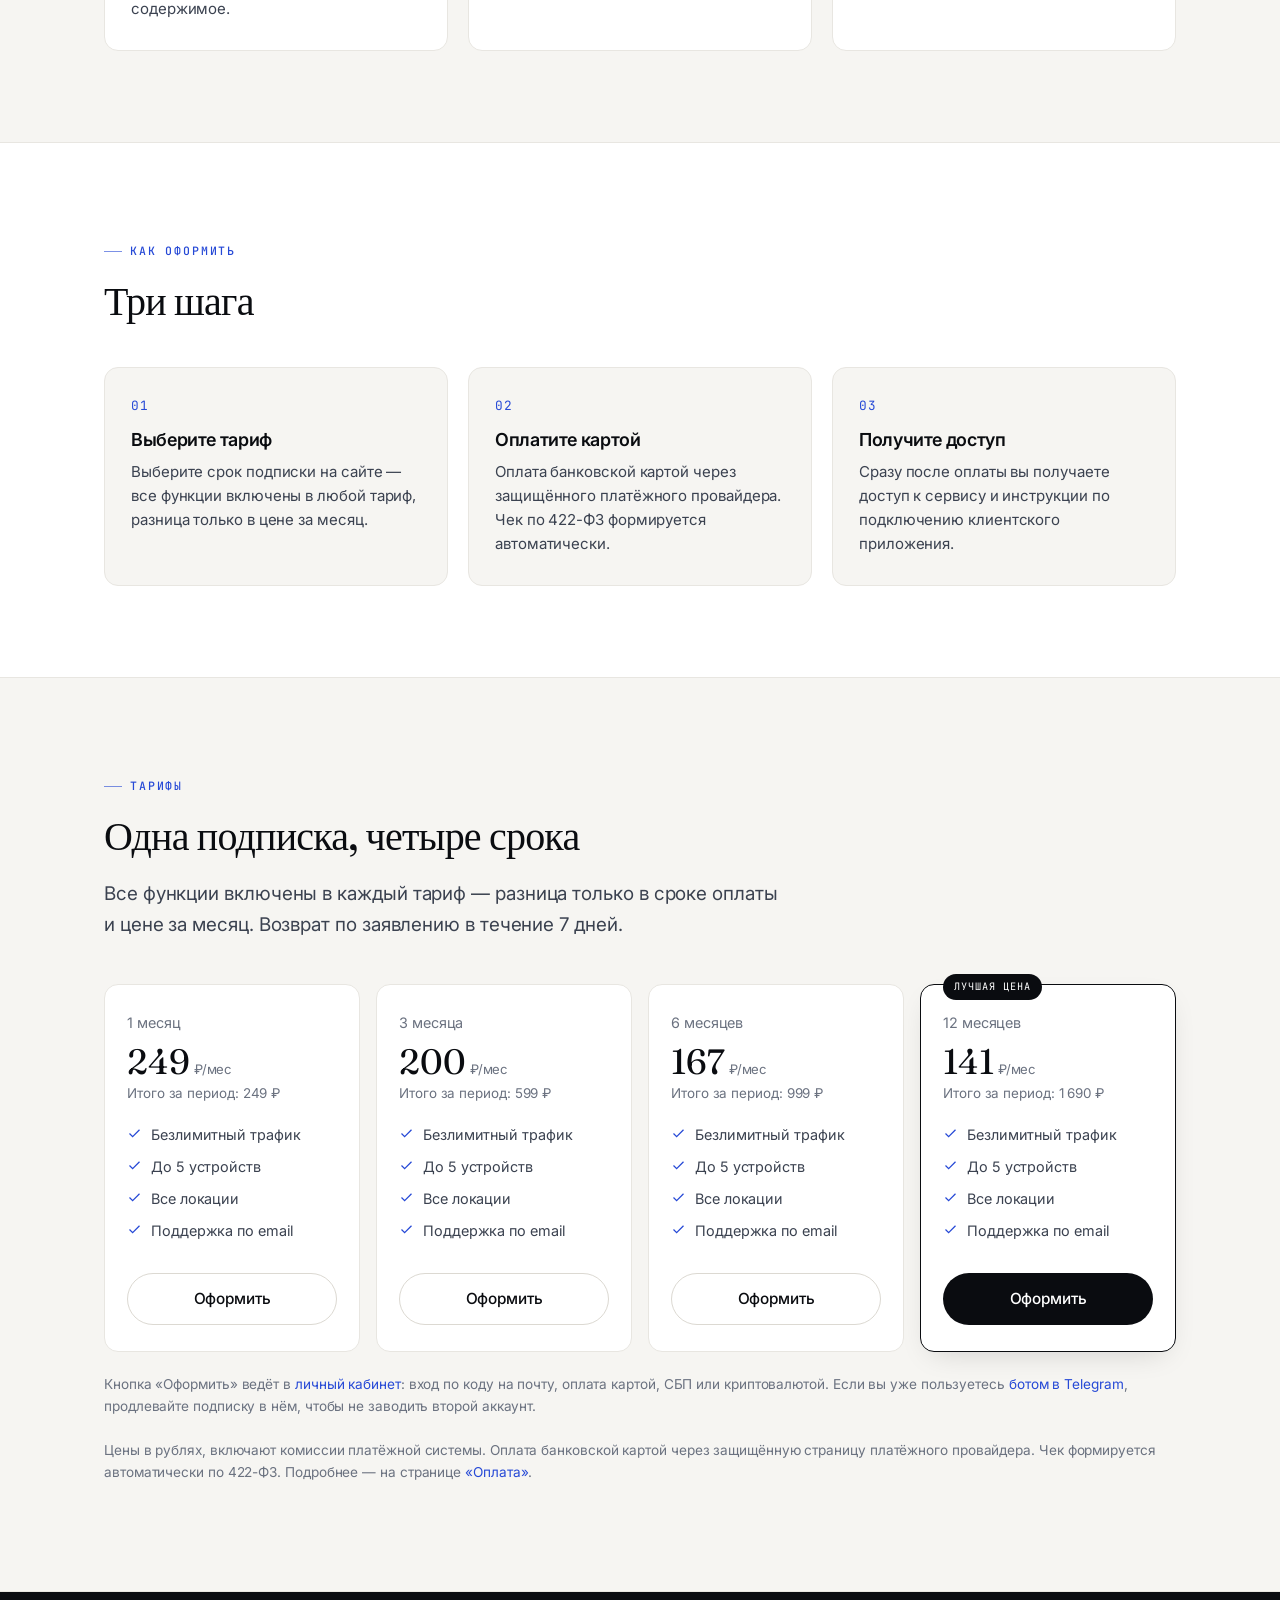
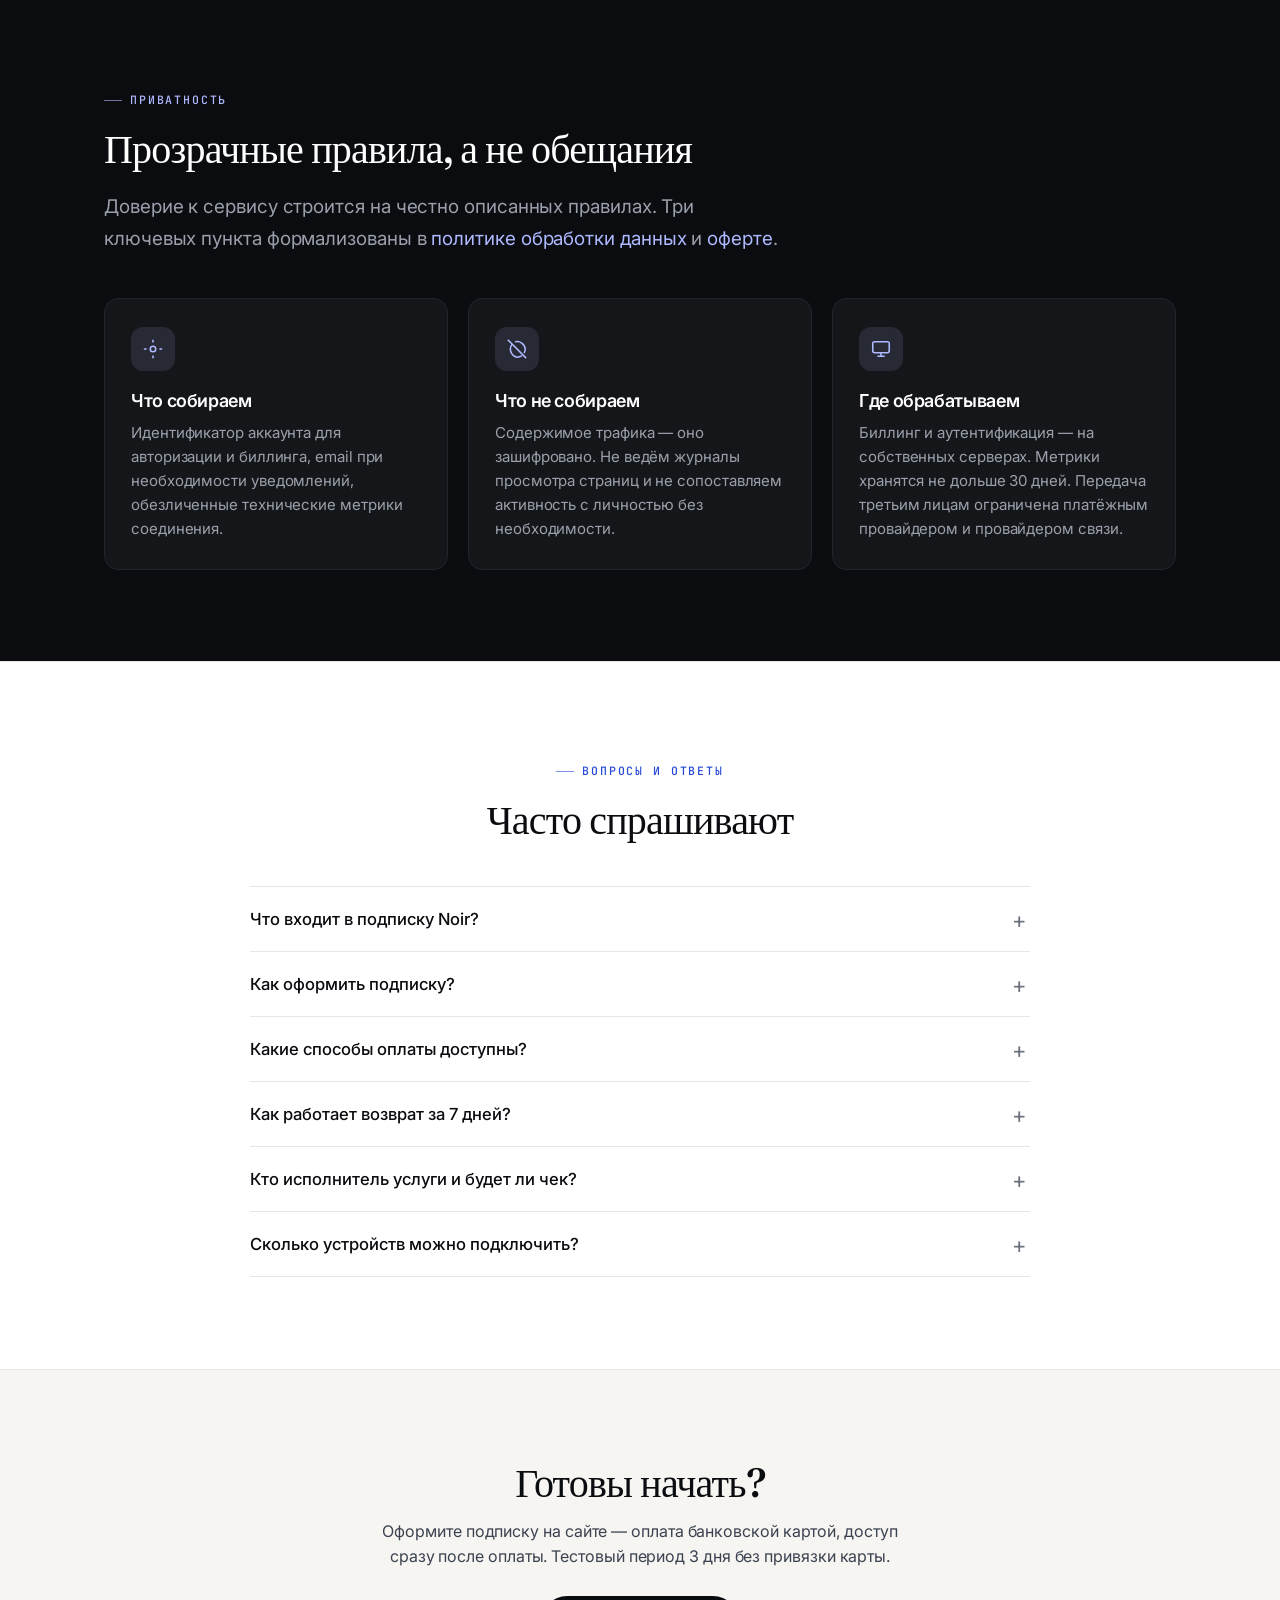
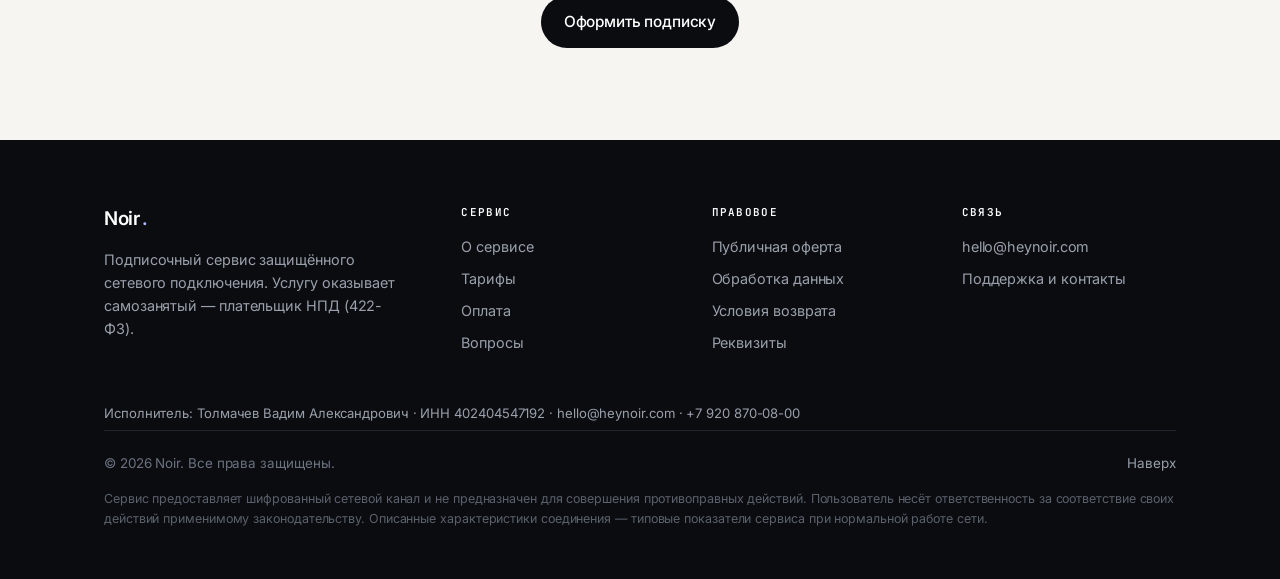
==== commit 5b7358b4: "кнопки «Оформить» ведут в кабинет, а не в справку Кнопка у каждого тарифа вела на payment-info.html," ====
--- a/index.html
+++ b/index.html
@@ -163,7 +163,7 @@
           <li><svg viewBox="0 0 24 24" fill="none" stroke="currentColor" stroke-width="2"><path d="M20 6 9 17l-5-5"/></svg>Все локации</li>
           <li><svg viewBox="0 0 24 24" fill="none" stroke="currentColor" stroke-width="2"><path d="M20 6 9 17l-5-5"/></svg>Поддержка по email</li>
         </ul>
-        <a class="btn btn-secondary" href="/payment-info.html">Оформить</a>
+        <a class="btn btn-secondary" href="https://id.heynoir.com/?from=site">Оформить</a>
       </div>
 
       <div class="tier">
@@ -176,7 +176,7 @@
           <li><svg viewBox="0 0 24 24" fill="none" stroke="currentColor" stroke-width="2"><path d="M20 6 9 17l-5-5"/></svg>Все локации</li>
           <li><svg viewBox="0 0 24 24" fill="none" stroke="currentColor" stroke-width="2"><path d="M20 6 9 17l-5-5"/></svg>Поддержка по email</li>
         </ul>
-        <a class="btn btn-secondary" href="/payment-info.html">Оформить</a>
+        <a class="btn btn-secondary" href="https://id.heynoir.com/?from=site">Оформить</a>
       </div>
 
       <div class="tier">
@@ -189,7 +189,7 @@
           <li><svg viewBox="0 0 24 24" fill="none" stroke="currentColor" stroke-width="2"><path d="M20 6 9 17l-5-5"/></svg>Все локации</li>
           <li><svg viewBox="0 0 24 24" fill="none" stroke="currentColor" stroke-width="2"><path d="M20 6 9 17l-5-5"/></svg>Поддержка по email</li>
         </ul>
-        <a class="btn btn-secondary" href="/payment-info.html">Оформить</a>
+        <a class="btn btn-secondary" href="https://id.heynoir.com/?from=site">Оформить</a>
       </div>
 
       <div class="tier recommended">
@@ -203,10 +203,11 @@
           <li><svg viewBox="0 0 24 24" fill="none" stroke="currentColor" stroke-width="2"><path d="M20 6 9 17l-5-5"/></svg>Все локации</li>
           <li><svg viewBox="0 0 24 24" fill="none" stroke="currentColor" stroke-width="2"><path d="M20 6 9 17l-5-5"/></svg>Поддержка по email</li>
         </ul>
-        <a class="btn btn-primary" href="/payment-info.html">Оформить</a>
-      </div>
-    </div>
-
+        <a class="btn btn-primary" href="https://id.heynoir.com/?from=site">Оформить</a>
+      </div>
+    </div>
+
+    <p class="pay-note">Кнопка «Оформить» ведёт в <a href="https://id.heynoir.com/?from=site">личный кабинет</a>: вход по коду на почту, оплата картой, СБП или криптовалютой. Если вы уже пользуетесь <a href="https://t.me/NoirVPN_bot">ботом в Telegram</a>, продлевайте подписку в нём, чтобы не заводить второй аккаунт.</p>
     <p class="pay-note">Цены в рублях, включают комиссии платёжной системы. Оплата банковской картой через защищённую страницу платёжного провайдера. Чек формируется автоматически по 422-ФЗ. Подробнее — на странице <a href="/payment-info.html">«Оплата»</a>.</p>
   </div>
 </section>
@@ -253,7 +254,7 @@
       </div>
       <div class="faq-item">
         <button class="faq-q">Как оформить подписку?</button>
-        <div class="faq-a">Выберите срок и тариф на сайте и оплатите банковской картой через защищённую страницу платёжного провайдера. Доступ активируется автоматически в течение минуты после оплаты — вы сразу получаете данные для подключения и инструкции.</div>
+        <div class="faq-a">Нажмите «Оформить» у нужного тарифа: откроется <a href="https://id.heynoir.com/?from=site">личный кабинет</a>, вход по коду на вашу почту. Там выбирается срок и производится оплата через защищённую страницу платёжного провайдера. Доступ активируется автоматически в течение минуты после оплаты — вы сразу получаете данные для подключения и инструкции.</div>
       </div>
       <div class="faq-item">
         <button class="faq-q">Какие способы оплаты доступны?</button>
@@ -280,7 +281,7 @@
   <div class="wrap">
     <h2>Готовы начать?</h2>
     <p>Оформите подписку на сайте — оплата банковской картой, доступ сразу после оплаты. Тестовый период 3 дня без привязки карты.</p>
-    <a class="btn btn-primary" href="#pricing">Оформить подписку</a>
+    <a class="btn btn-primary" href="https://id.heynoir.com/?from=site">Оформить подписку</a>
   </div>
 </section>
 
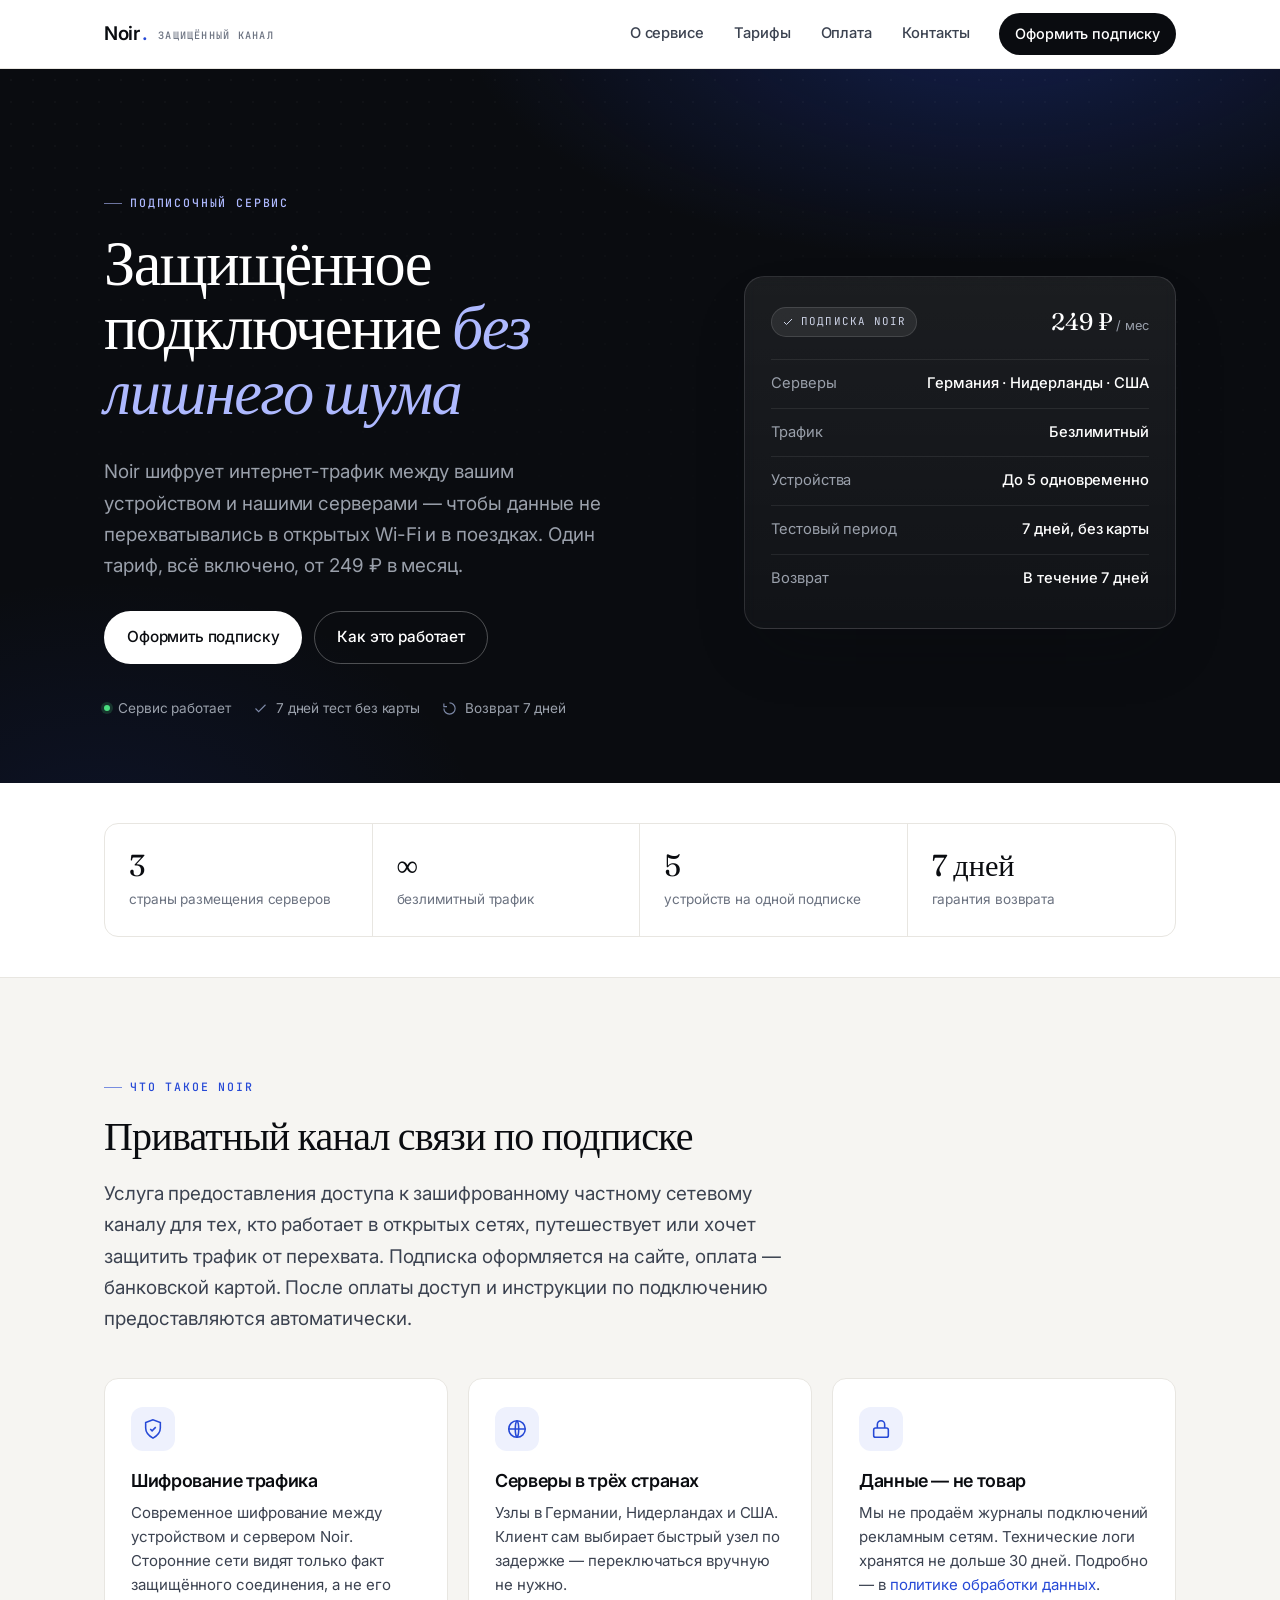
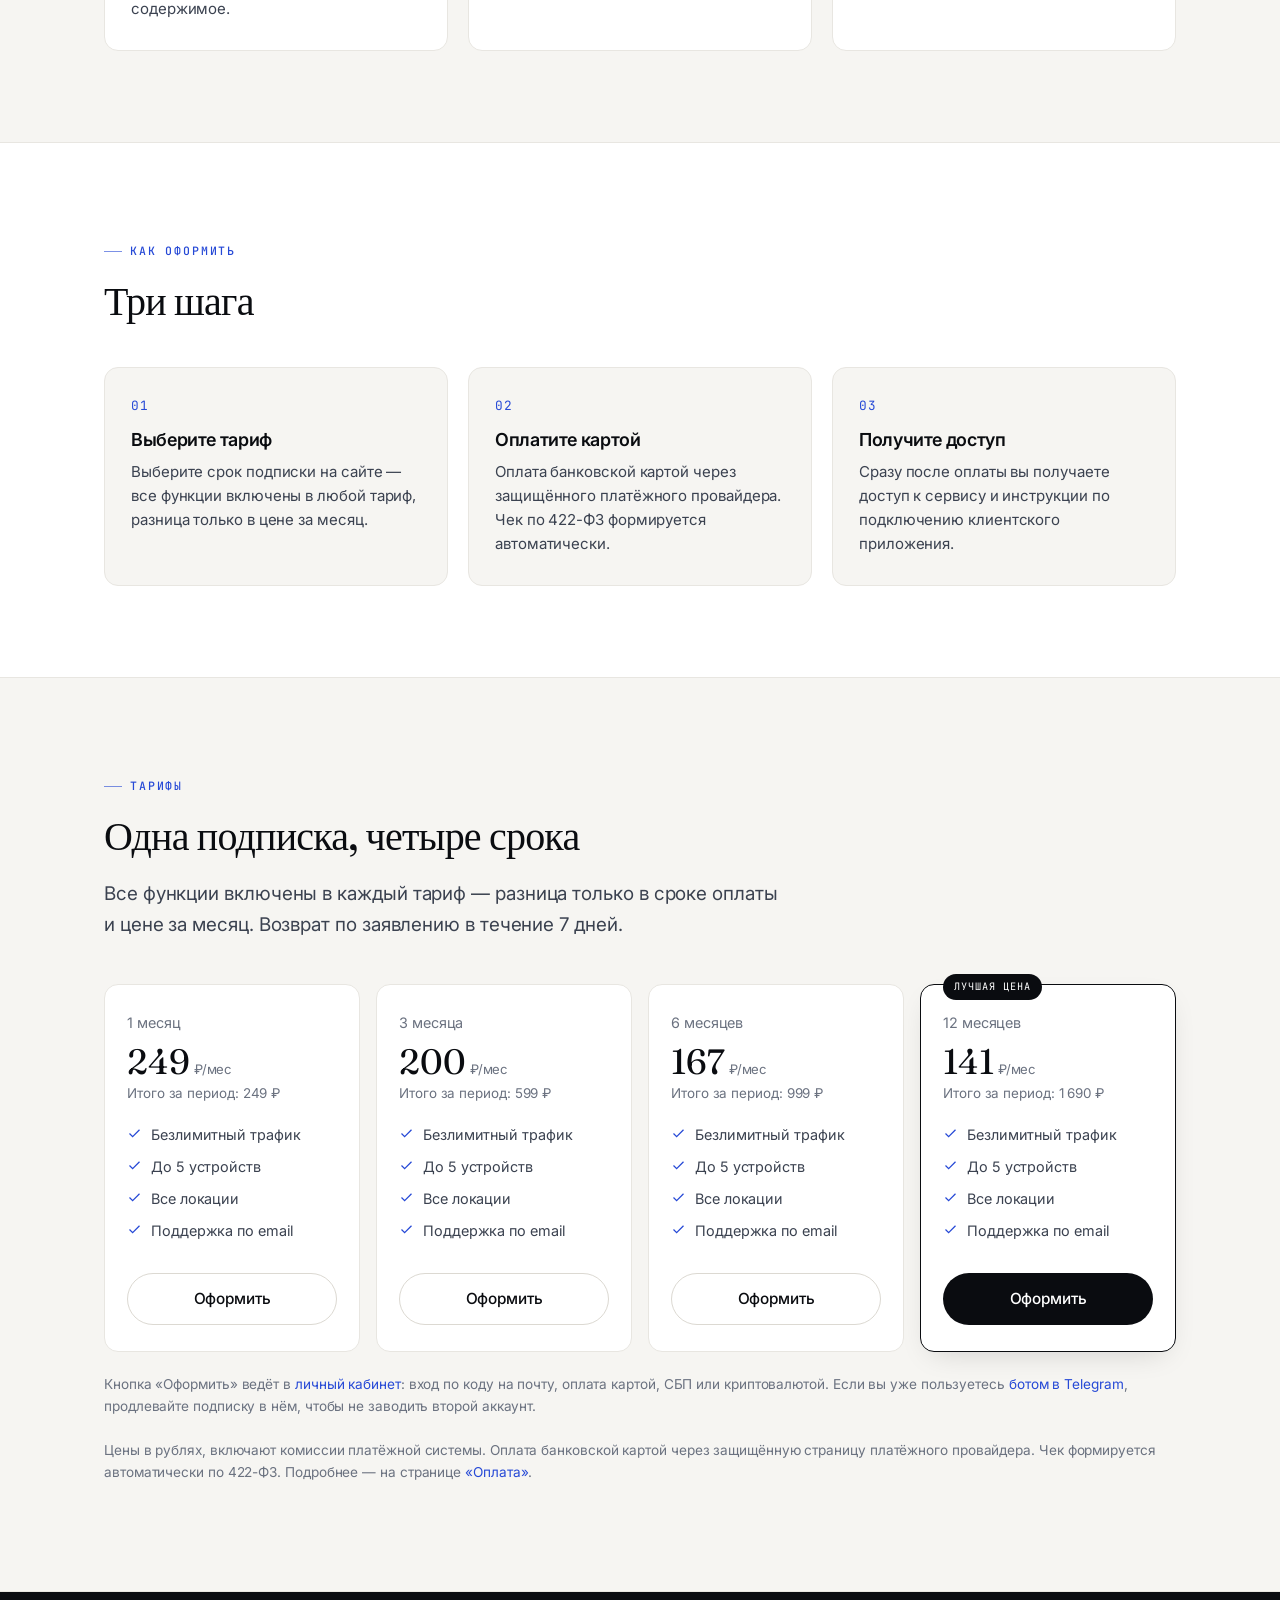
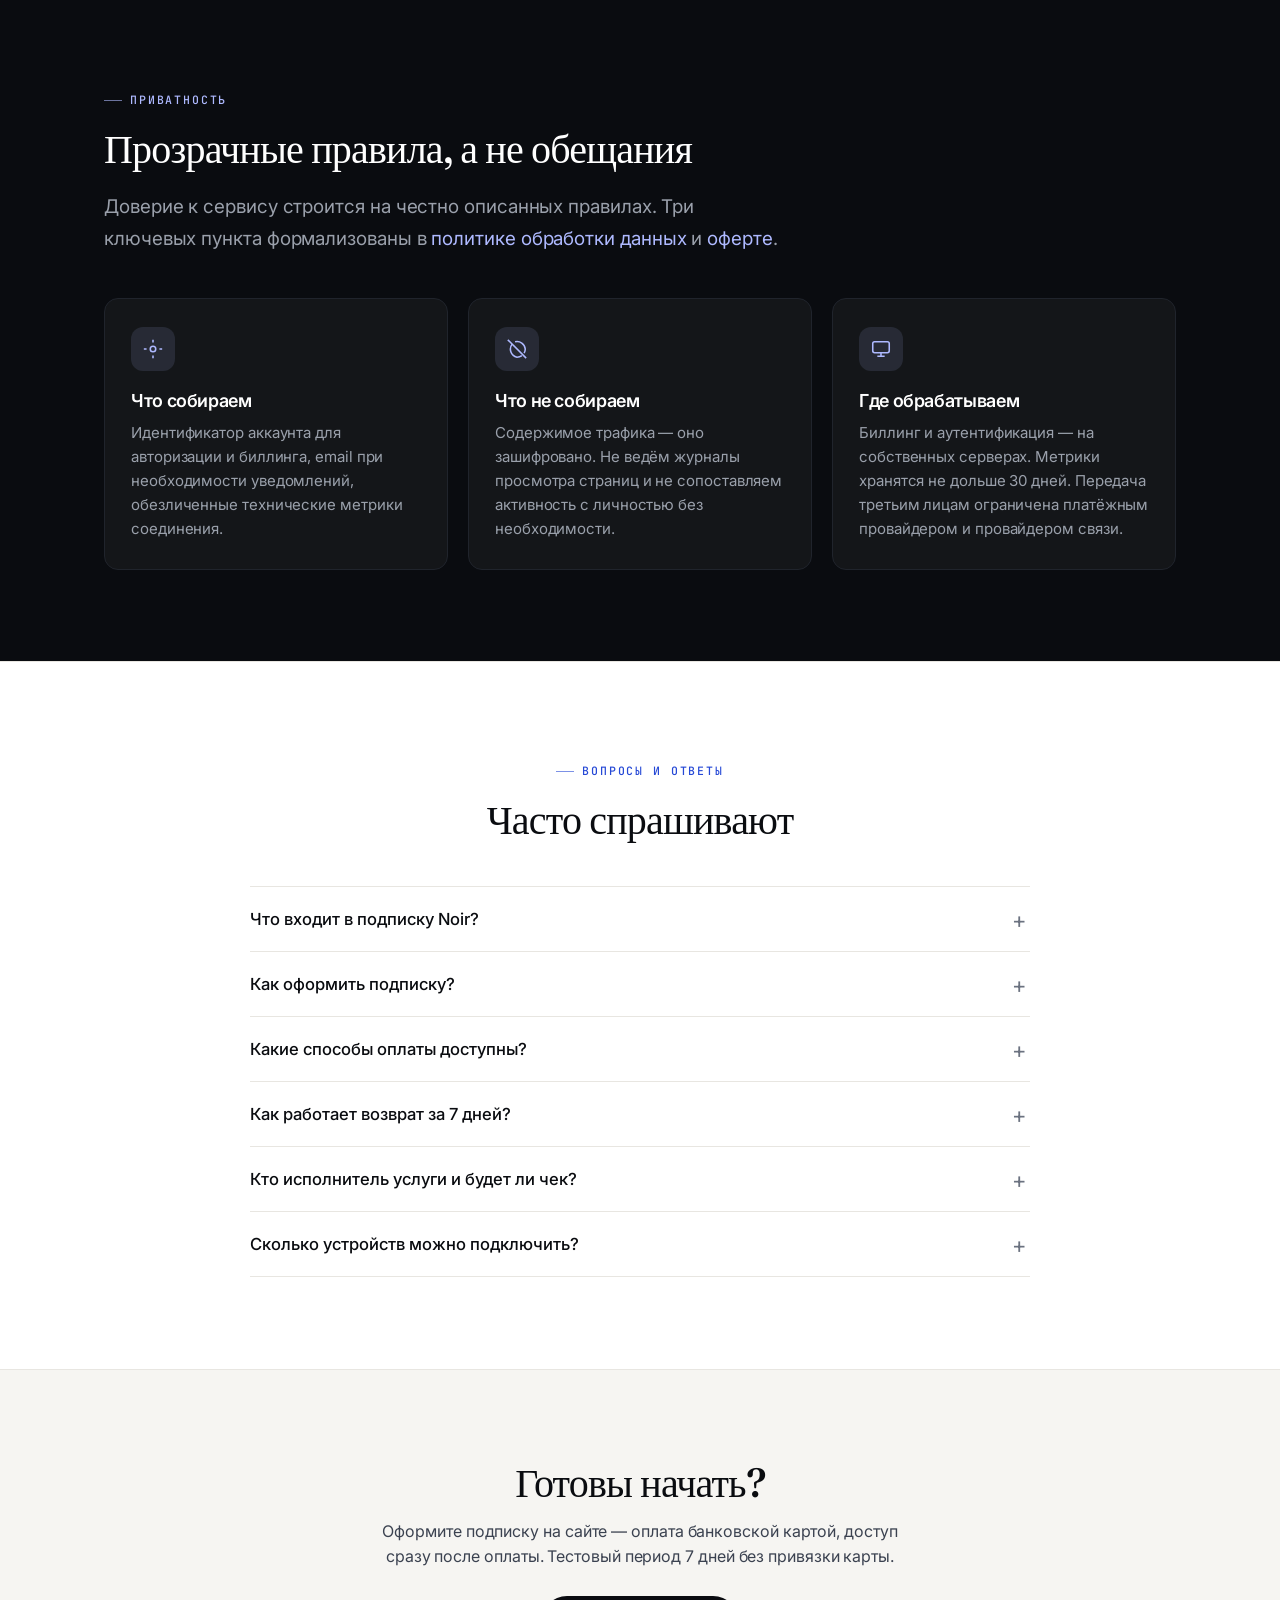
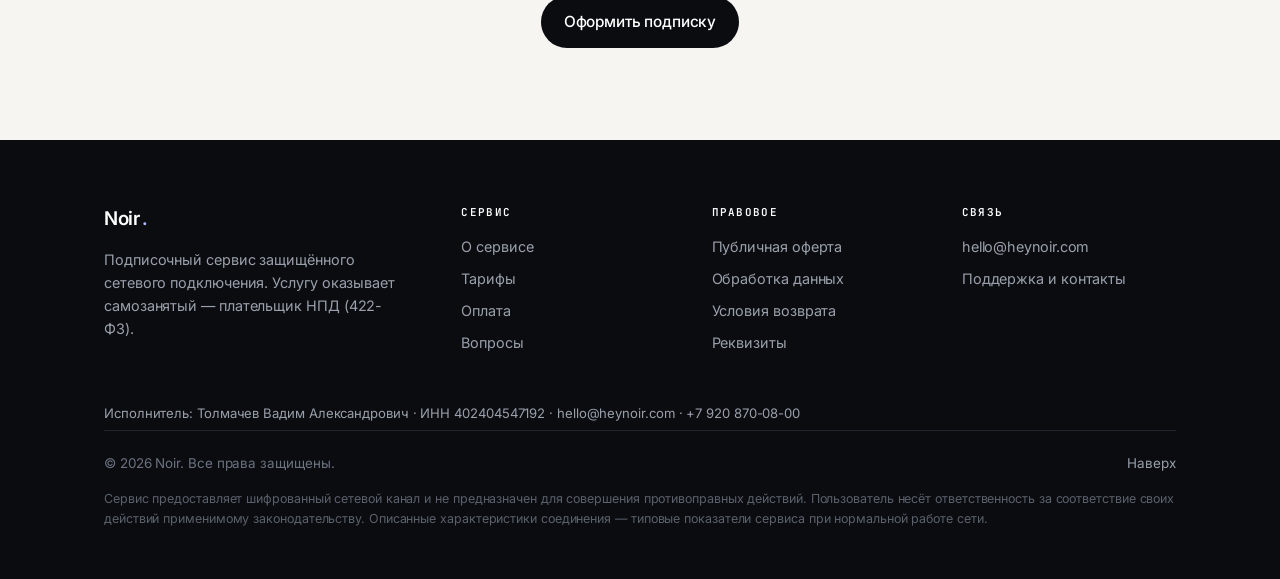
==== commit 9389f3ed: "тестовый период 7 дней, а не 3 В проде TRIAL_DURATION_DAYS=7 и ACCOUNT_TRIAL_DAYS=7, лендинг и бот т" ====
--- a/index.html
+++ b/index.html
@@ -4,7 +4,7 @@
   <meta charset="utf-8">
   <meta name="viewport" content="width=device-width, initial-scale=1">
   <title>Noir — подписка на сервис защищённого подключения</title>
-  <meta name="description" content="Подписка на сервис шифрования интернет-трафика и защищённого сетевого подключения для безопасной работы в открытых сетях. Серверы в трёх странах, до пяти устройств. Тестовый период 3 дня без оплаты.">
+  <meta name="description" content="Подписка на сервис шифрования интернет-трафика и защищённого сетевого подключения для безопасной работы в открытых сетях. Серверы в трёх странах, до пяти устройств. Тестовый период 7 дней без оплаты.">
 
   <link rel="icon" href="/favicon.svg" type="image/svg+xml">
   <link rel="preconnect" href="https://fonts.googleapis.com">
@@ -14,7 +14,7 @@
 
   <meta property="og:type" content="website">
   <meta property="og:title" content="Noir — подписка на сервис защищённого подключения">
-  <meta property="og:description" content="Шифрование интернет-трафика, серверы в Германии, Нидерландах и США. Тестовый период три дня без оплаты.">
+  <meta property="og:description" content="Шифрование интернет-трафика, серверы в Германии, Нидерландах и США. Тестовый период семь дней без оплаты.">
   <meta property="og:url" content="https://heynoir.com/">
   <link rel="canonical" href="https://heynoir.com/">
 </head>
@@ -50,7 +50,7 @@
         <span><span class="dot"></span>Сервис работает</span>
         <span>
           <svg viewBox="0 0 24 24" fill="none" stroke="currentColor" stroke-width="1.8"><path d="M20 6 9 17l-5-5"/></svg>
-          3 дня тест без карты
+          7 дней тест без карты
         </span>
         <span>
           <svg viewBox="0 0 24 24" fill="none" stroke="currentColor" stroke-width="1.8"><path d="M3 12a9 9 0 1 0 9-9"/><path d="M3 4v5h5"/></svg>
@@ -68,7 +68,7 @@
         <dt>Серверы</dt><dd>Германия · Нидерланды · США</dd>
         <dt>Трафик</dt><dd>Безлимитный</dd>
         <dt>Устройства</dt><dd>До 5 одновременно</dd>
-        <dt>Тестовый период</dt><dd>3 дня, без карты</dd>
+        <dt>Тестовый период</dt><dd>7 дней, без карты</dd>
         <dt>Возврат</dt><dd>В течение 7 дней</dd>
       </dl>
     </aside>
@@ -280,7 +280,7 @@
 <section class="section soft cta-band">
   <div class="wrap">
     <h2>Готовы начать?</h2>
-    <p>Оформите подписку на сайте — оплата банковской картой, доступ сразу после оплаты. Тестовый период 3 дня без привязки карты.</p>
+    <p>Оформите подписку на сайте — оплата банковской картой, доступ сразу после оплаты. Тестовый период 7 дней без привязки карты.</p>
     <a class="btn btn-primary" href="https://id.heynoir.com/?from=site">Оформить подписку</a>
   </div>
 </section>
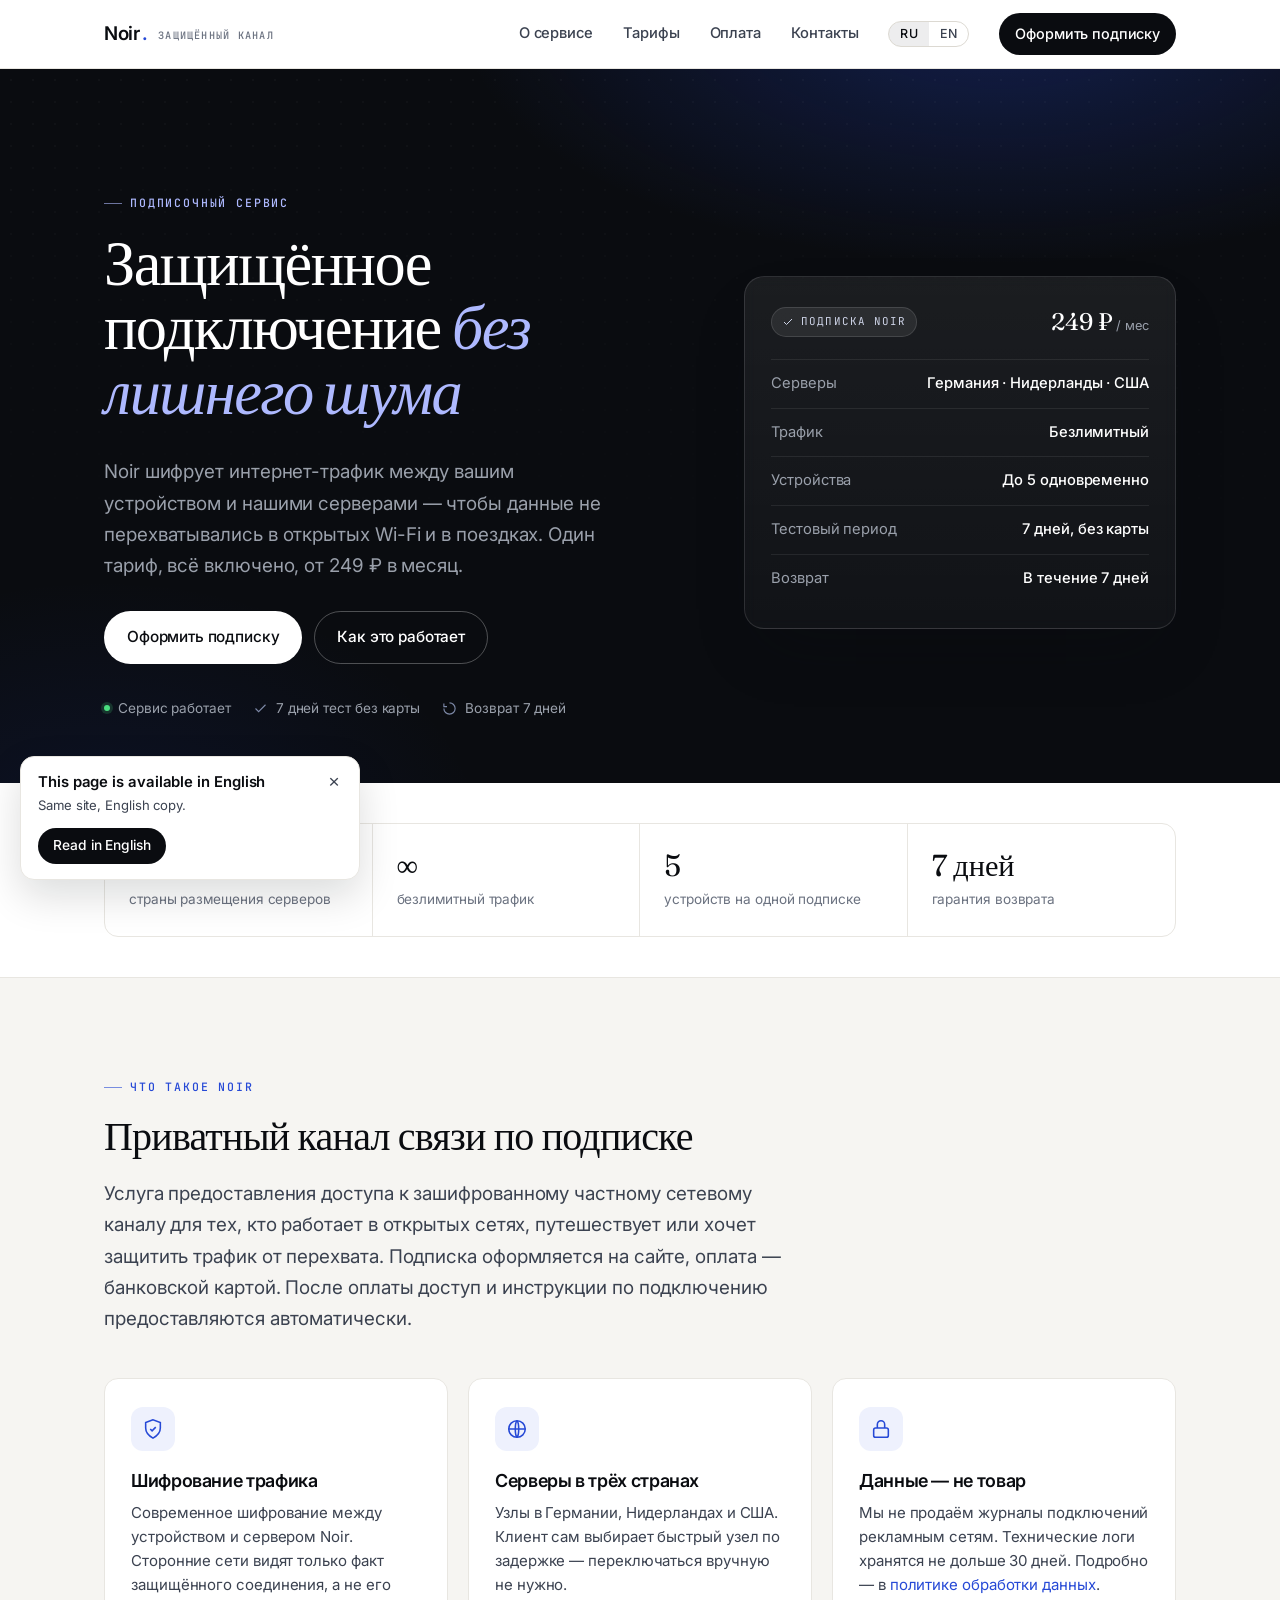
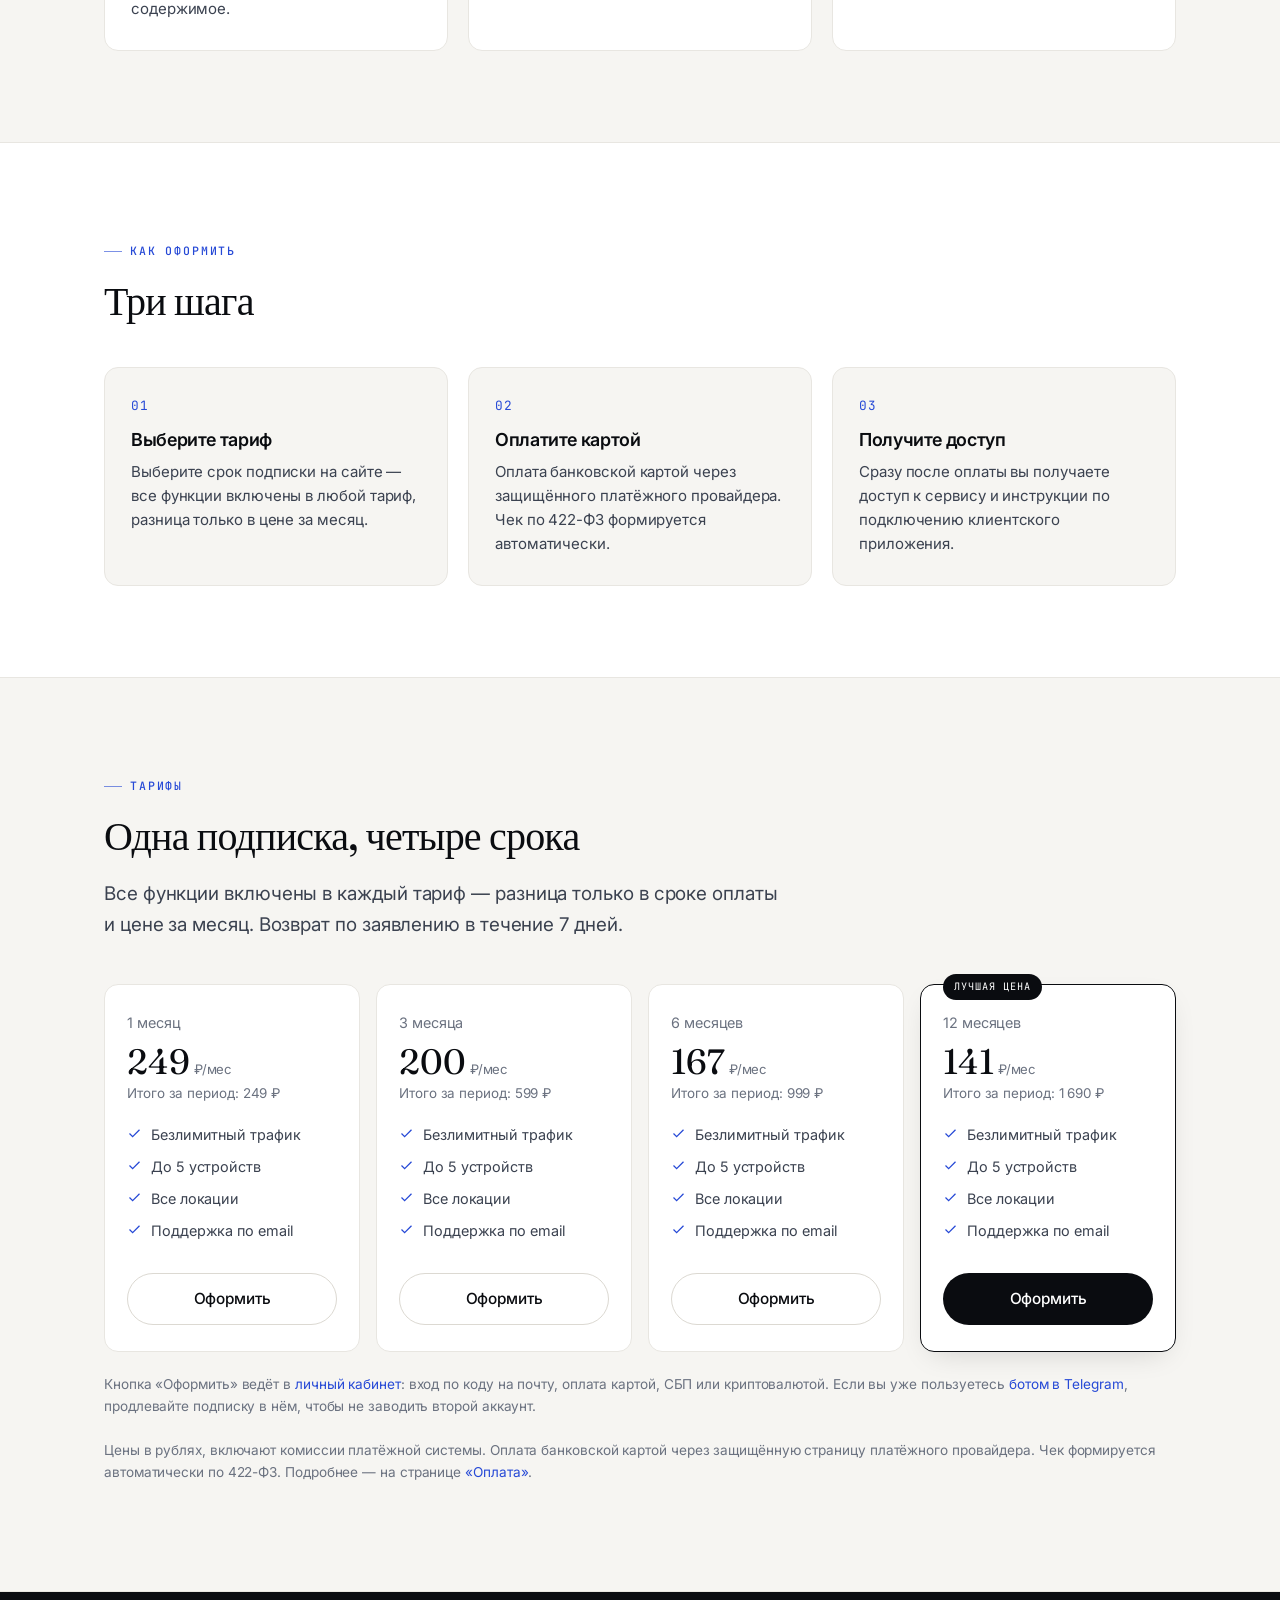
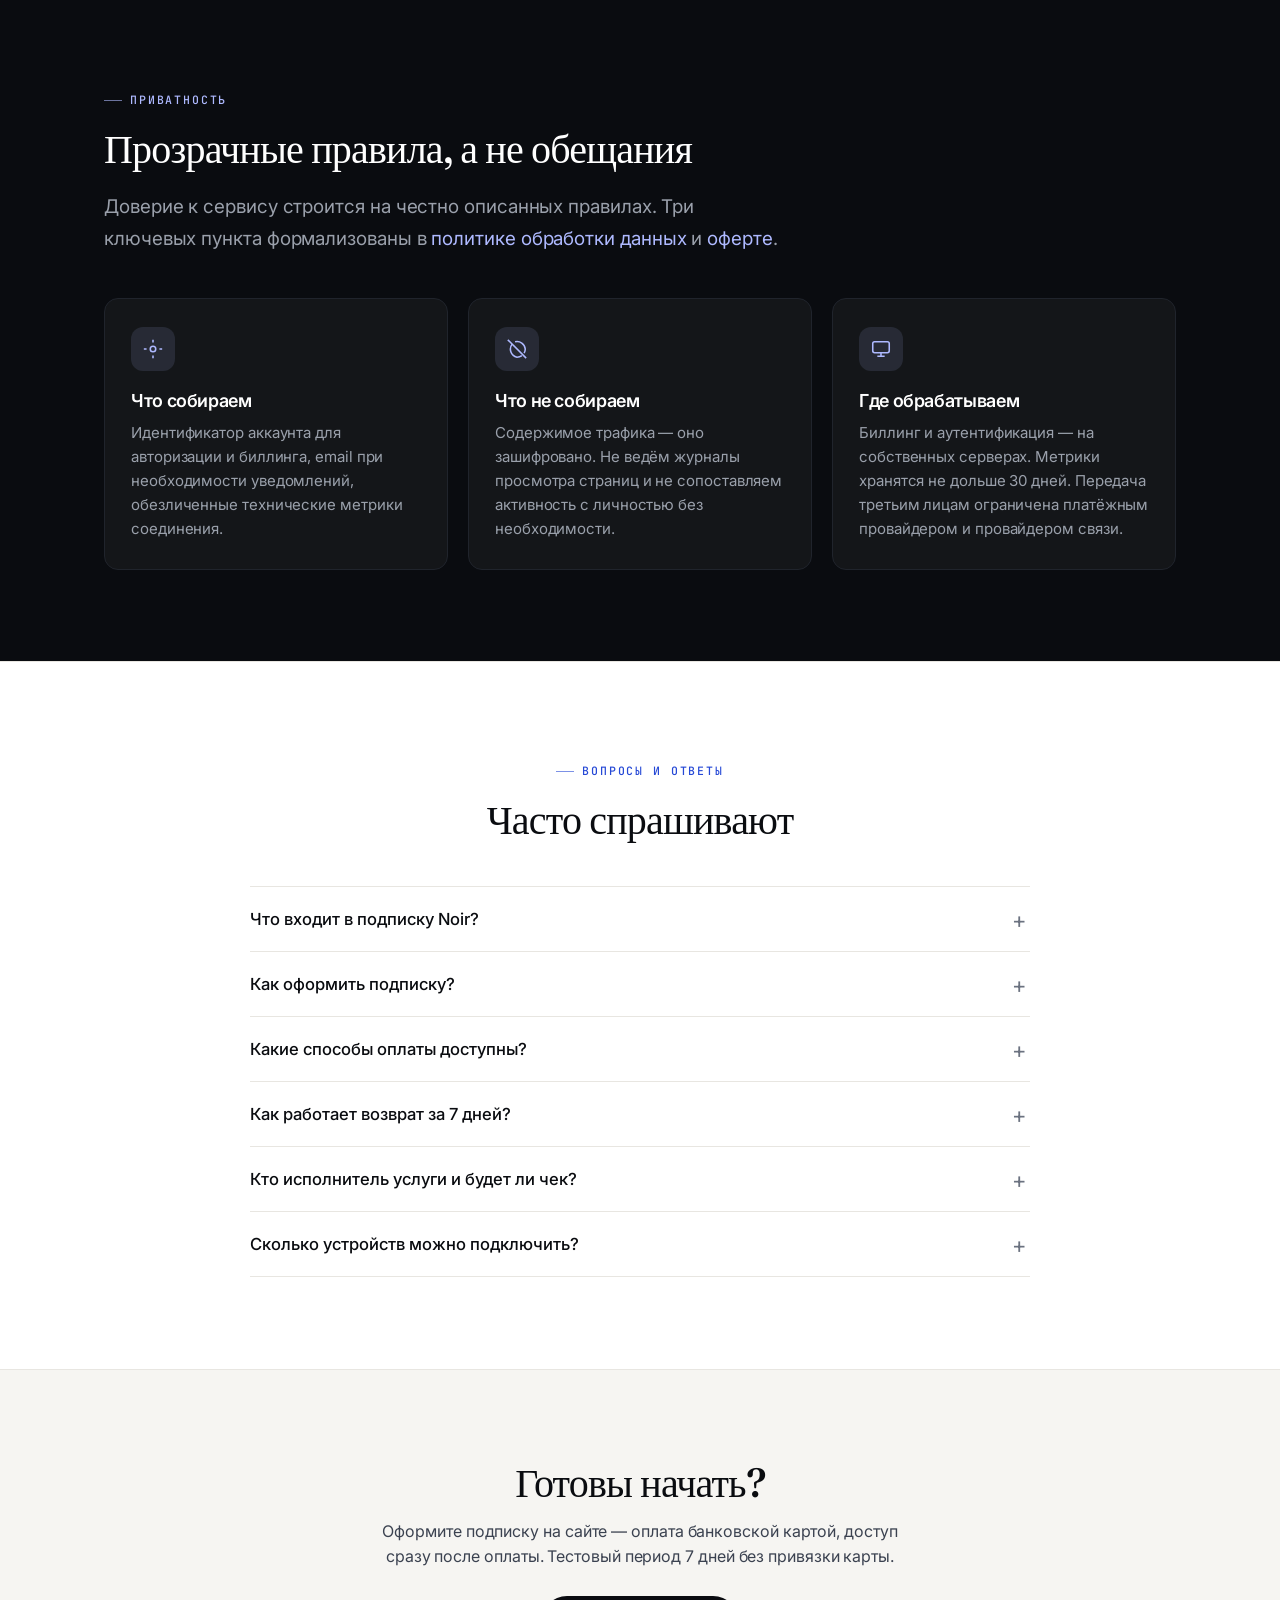
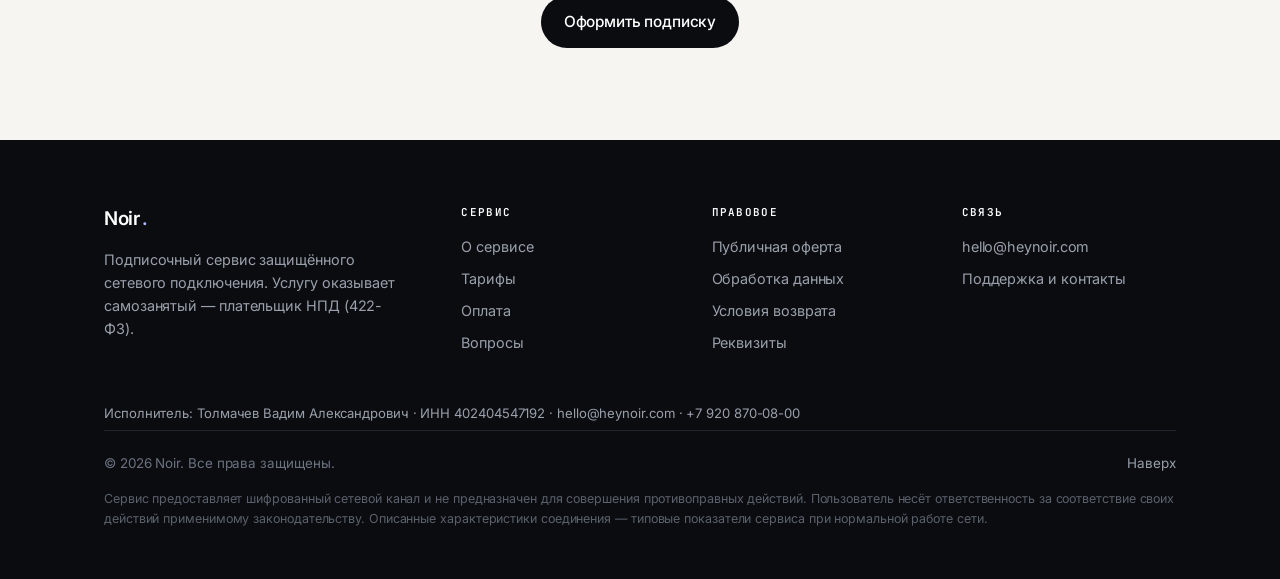
==== commit 2da0a640: "Английская версия heynoir.com: /en/ на всех шести страницах Юр.документы (оферта, политика, возврат)" ====
--- a/index.html
+++ b/index.html
@@ -16,7 +16,14 @@
   <meta property="og:title" content="Noir — подписка на сервис защищённого подключения">
   <meta property="og:description" content="Шифрование интернет-трафика, серверы в Германии, Нидерландах и США. Тестовый период семь дней без оплаты.">
   <meta property="og:url" content="https://heynoir.com/">
+  <meta property="og:locale" content="ru_RU">
+  <meta property="og:locale:alternate" content="en_US">
   <link rel="canonical" href="https://heynoir.com/">
+  <link rel="alternate" hreflang="ru" href="https://heynoir.com/">
+  <link rel="alternate" hreflang="en" href="https://heynoir.com/en/">
+  <link rel="alternate" hreflang="x-default" href="https://heynoir.com/">
+<!-- Счётчик посещаемости: свой, на s.noirvpn.org, данные лежат у нас. -->
+<script defer src="https://s.noirvpn.org/n.js" data-website-id="4ba6fdea-3851-48e6-a78a-fea0c8b20341"></script>
 </head>
 <body id="top">
 
@@ -29,6 +36,10 @@
       <a href="#pricing">Тарифы</a>
       <a href="/payment-info.html">Оплата</a>
       <a href="/contacts.html">Контакты</a>
+      <div class="lang" role="group" aria-label="Язык / Language">
+        <span class="lang-on" aria-current="true">RU</span>
+        <a href="/en/" hreflang="en" lang="en" data-lang-to="en">EN</a>
+      </div>
       <a class="nav-cta" href="#pricing">Оформить подписку</a>
     </nav>
     <button class="burger" id="burger" aria-label="Меню" aria-expanded="false"><span></span><span></span><span></span></button>
--- a/noir-corp.css
+++ b/noir-corp.css
@@ -324,3 +324,42 @@
   .pricing-grid { grid-template-columns: 1fr; }
   .foot-grid { grid-template-columns: 1fr; gap: 28px; }
 }
+
+/* ============================ Переключатель языка ============================ */
+/* Активный язык — <span>, второй — обычная <a>: работает без JS.
+   Живёт внутри .nav-links, поэтому на телефоне сам уезжает в выпадающее меню. */
+.lang {
+  display: inline-flex; align-items: center; flex: 0 0 auto;
+  border: 1px solid var(--line-2); border-radius: 999px; overflow: hidden;
+  font-size: .78rem; font-weight: 500; letter-spacing: .02em;
+}
+.lang > * { display: block; padding: 6px 11px; line-height: 1; color: var(--ink-soft); transition: background .15s, color .15s; }
+.lang a:hover { color: var(--ink); background: rgba(10,12,16,.05); }
+.lang .lang-on { color: var(--ink); background: rgba(10,12,16,.07); cursor: default; }
+
+/* Предложение сменить язык. Само никогда не редиректит. */
+.langbar {
+  position: fixed; z-index: 70; left: 20px; bottom: 20px; max-width: min(92vw, 340px);
+  display: none; gap: 12px; align-items: flex-start;
+  padding: 15px 15px 15px 17px; border-radius: 14px;
+  background: #fff; border: 1px solid var(--line);
+  box-shadow: 0 16px 40px rgba(10,12,16,.14);
+  opacity: 0; transform: translateY(10px); transition: opacity .28s, transform .28s;
+}
+.langbar.show { display: flex; }
+.langbar.in { opacity: 1; transform: translateY(0); }
+.langbar-tx { font-size: .93rem; line-height: 1.45; color: var(--ink); }
+.langbar-tx b { display: block; font-weight: 600; margin-bottom: 2px; }
+.langbar-tx i { font-style: normal; color: var(--ink-soft); font-size: .82rem; }
+.langbar-go {
+  margin-top: 11px; display: inline-block; padding: 8px 15px; border-radius: 999px;
+  background: var(--ink); color: #fff; font-size: .86rem; font-weight: 500;
+}
+.langbar-go:hover { background: var(--accent); color: #fff; }
+.langbar-x {
+  flex: 0 0 auto; width: 26px; height: 26px; border-radius: 999px; margin: -3px -3px 0 0;
+  color: var(--ink-soft); font-size: 19px; line-height: 1;
+  background: none; border: 0; cursor: pointer; transition: background .15s, color .15s;
+}
+.langbar-x:hover { color: var(--ink); background: rgba(10,12,16,.06); }
+@media (max-width: 860px) { .langbar { left: 12px; right: 12px; bottom: 12px; max-width: none; } }
